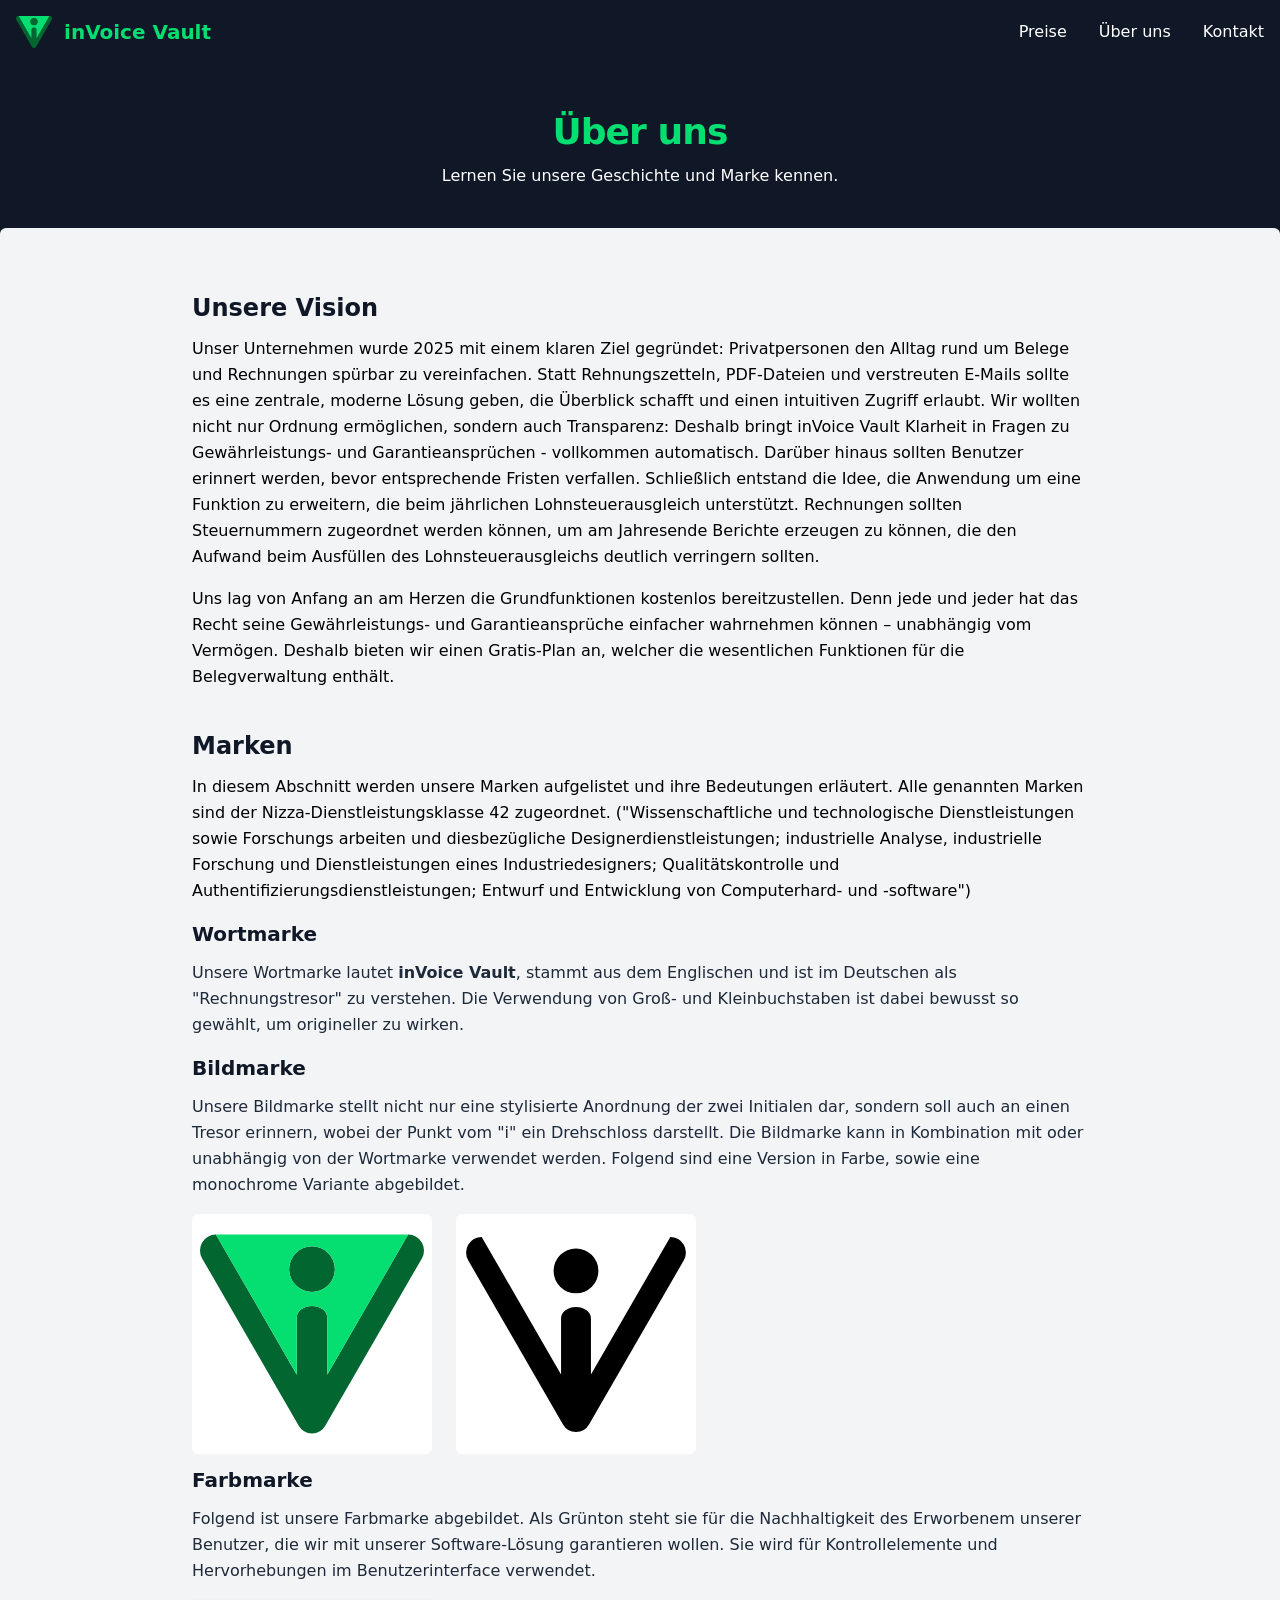
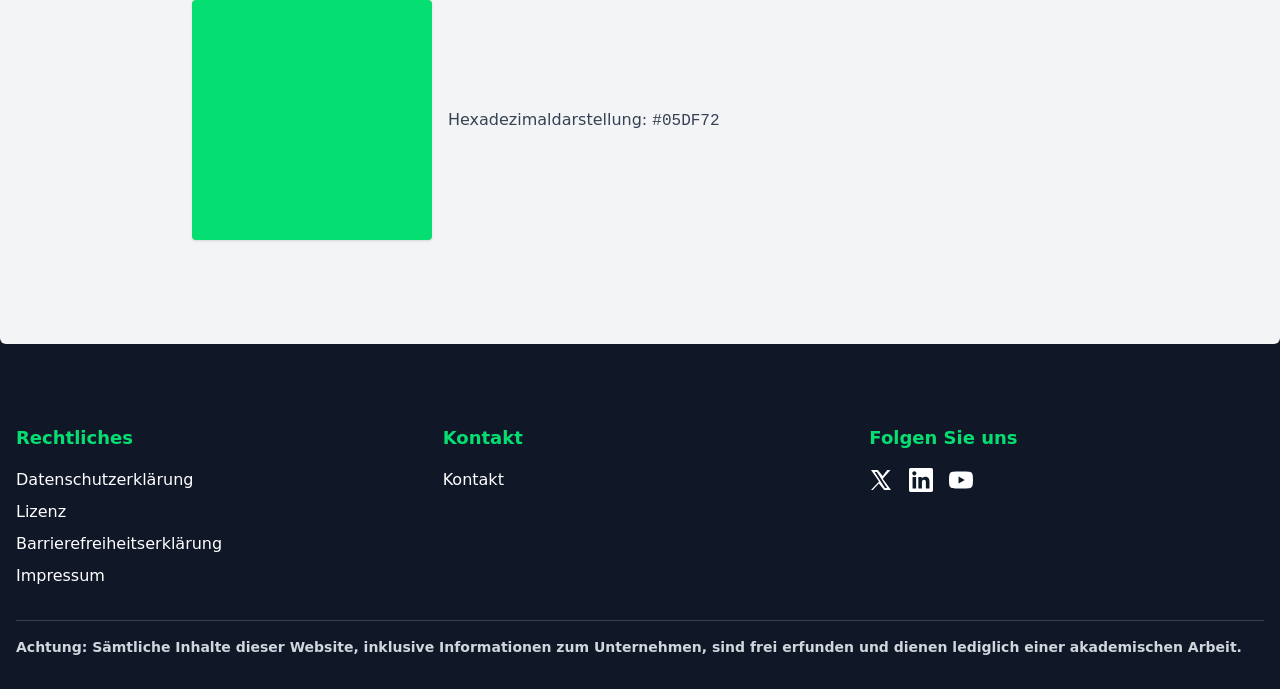
==== about/index.html @ 344c6987 "initial commit" ====
<!DOCTYPE html><html lang="de" data-astro-cid-sckkx6r4> <head><meta charset="UTF-8"><meta name="viewport" content="width=device-width"><link rel="icon" type="image/svg+xml" href="/favicon.svg"><meta name="generator" content="Astro v5.16.3"><title>Über uns</title><link rel="stylesheet" href="/_astro/checkout-successful.BEvYBNXN.css"></head> <body class="bg-gray-900" data-astro-cid-sckkx6r4> <header class="bg-gray-900 text-white sticky top-0 z-10 w-full"> <div class="mx-auto max-w-screen-xl px-4 py-4"> <nav class="flex items-center justify-between relative"> <a href="/" class="flex items-center space-x-3"> <img src="/_astro/logo.DKJDBMwz.svg" alt="Logo von InVoice Vault" class="h-8 w-auto"> <span class="sr-only">Startseite</span> <span class="text-green-400 font-bold text-xl">inVoice Vault</span> </a> <ul class="hidden md:flex items-center space-x-8"> <li> <a class="relative text-white transition-colors duration-300
          after:content-[''] after:absolute after:w-0 after:h-0.5 after:-bottom-0.5
          after:left-0 after:bg-green-500 after:transition-all after:duration-300
          hover:after:w-full focus:after:w-full" href="/pricing"> Preise </a> </li> <li> <a class="relative text-white transition-colors duration-300
          after:content-[''] after:absolute after:w-0 after:h-0.5 after:-bottom-0.5
          after:left-0 after:bg-green-500 after:transition-all after:duration-300
          hover:after:w-full focus:after:w-full" href="/about"> Über uns </a> </li> <li> <a class="relative text-white transition-colors duration-300
          after:content-[''] after:absolute after:w-0 after:h-0.5 after:-bottom-0.5
          after:left-0 after:bg-green-500 after:transition-all after:duration-300
          hover:after:w-full focus:after:w-full" href="/contact"> Kontakt </a> </li> </ul> <div class="md:hidden"> <details> <summary class="list-none bg-gray-950 cursor-pointer select-none rounded border border-gray-700 px-3 py-2 text-sm">
Menü
</summary> <ul class="absolute right-0 mt-2 w-full rounded border border-gray-700 bg-gray-800 p-2 shadow-lg"> <li><a href="/pricing" class="block rounded px-3 py-4 hover:bg-gray-700">Preise</a></li> <li><a href="/about" class="block rounded px-3 py-4 hover:bg-gray-700">Über uns</a></li> <li><a href="/contact" class="block rounded px-3 py-4 hover:bg-gray-700">Kontakt</a></li> </ul> </details> </div> </nav> </div> </header> <main data-astro-cid-sckkx6r4>  <section class="bg-gray-900"> <div class="py-12 mx-auto"> <header class="text-center mb-10"> <h1 class="mb-3 text-4xl font-extrabold tracking-tight text-green-400">
Über uns
</h1> <p class="text-white">
Lernen Sie unsere Geschichte und Marke kennen.
</p> </header> <div class="px-8 py-16 bg-gray-100 rounded-md"> <section class="max-w-4xl mx-auto mb-10"> <h2 class="text-2xl font-bold mb-3 text-gray-900">Unsere Vision </h2> <p class="leading-relaxed">
Unser Unternehmen wurde 2025 mit einem klaren Ziel gegründet: Privatpersonen
                        den Alltag rund um Belege und Rechnungen spürbar zu vereinfachen. Statt
                        Rehnungszetteln, PDF-Dateien und verstreuten E‑Mails sollte es eine zentrale, moderne Lösung geben, die Überblick
                        schafft und einen intuitiven Zugriff erlaubt.
                        Wir wollten nicht nur Ordnung ermöglichen, sondern auch Transparenz:
                        Deshalb bringt inVoice Vault Klarheit in Fragen zu Gewährleistungs‑ und Garantieansprüchen - vollkommen automatisch.
                        Darüber hinaus sollten Benutzer erinnert werden, bevor entsprechende Fristen verfallen.
                        Schließlich entstand die Idee, die Anwendung um eine Funktion zu erweitern,
                        die beim jährlichen Lohnsteuerausgleich unterstützt. Rechnungen sollten Steuernummern zugeordnet werden können,
                        um am Jahresende Berichte erzeugen zu können, die den
                        Aufwand beim Ausfüllen des Lohnsteuerausgleichs deutlich verringern sollten.
</p> <p class="leading-relaxed mt-4">
Uns lag von Anfang an am Herzen die Grundfunktionen kostenlos bereitzustellen. Denn
                        jede und jeder hat das Recht seine Gewährleistungs‑ und Garantieansprüche einfacher
                        wahrnehmen können – unabhängig vom Vermögen. Deshalb bieten wir einen Gratis-Plan an,
                        welcher die wesentlichen Funktionen für die Belegverwaltung enthält.
</p> </section> <section class="max-w-4xl mx-auto"> <h2 class="text-2xl font-bold mb-3 text-gray-900">Marken</h2> <p class="leading-relaxed mb-4">
In diesem Abschnitt werden unsere Marken aufgelistet und ihre Bedeutungen erläutert. Alle genannten Marken
                        sind der Nizza-Dienstleistungsklasse 42 zugeordnet. ("Wissenschaftliche und technologische Dienstleistungen sowie Forschungs arbeiten
                        und diesbezügliche Designerdienstleistungen; industrielle Analyse,
                        industrielle Forschung und Dienstleistungen eines Industriedesigners; Qualitätskontrolle und Authentifizierungsdienstleistungen;
                        Entwurf und Entwicklung von Computerhard- und -software")
</p> <section> <h3 class="text-xl font-semibold mb-3 text-gray-900">Wortmarke</h3> <p class="text-gray-800 leading-relaxed mb-4">
Unsere Wortmarke lautet <strong>inVoice Vault</strong>, stammt aus dem Englischen und ist im Deutschen als "Rechnungstresor" zu verstehen. Die Verwendung von Groß- und Kleinbuchstaben ist dabei bewusst so gewählt, um origineller zu wirken.
</p> </section> <section> <h3 class="text-xl font-semibold mb-3 text-gray-900">Bildmarke</h3> <p class="text-gray-800 leading-relaxed mb-4">
Unsere Bildmarke stellt nicht nur eine stylisierte Anordnung der zwei Initialen dar, sondern
                            soll auch an einen Tresor erinnern, wobei der Punkt vom "i" ein Drehschloss darstellt.
                            Die Bildmarke kann in Kombination mit oder unabhängig von der Wortmarke verwendet werden.
                            Folgend sind eine Version in Farbe, sowie eine monochrome Variante abgebildet.
</p> <div class="flex flex-wrap gap-6 mb-3"> <div class="bg-white w-[15em] p-2 rounded-md"> <svg width="100%" height="100%" viewBox="0 0 662.27663 587.69146" id="svg1" aria-label="Farbiges Logo von inVoice Vault" xmlns:svg="http://www.w3.org/2000/svg">
  <defs id="defs1" />
  <path id="path2" style="font-variation-settings:'opsz' 32;display:inline;fill:#016630;stroke-width:28.3764" d="M 46.842218,1.5622735e-6 A 46.842652,46.842652 0 0 0 6.2757037,70.263932 L 291.94974,565.06577 a 45.251337,45.251337 0 0 0 78.37765,0 L 656.0009,70.263932 A 46.84265,46.84265 0 0 0 615.43439,1.5622735e-6 h -0.14418 L 376.17044,414.168 V 245.43618 a 45.016078,34.584481 0 0 0 -45.01586,-34.58444 h -0.0325 a 45.016078,34.584481 0 0 0 -45.01586,34.58444 v 168.7308 L 46.986918,1.5622735e-6 Z M 331.13857,34.576182 a 67.619744,67.619744 0 0 0 -67.62016,67.619648 67.619744,67.619744 0 0 0 67.62016,67.61964 67.619744,67.619744 0 0 0 67.61964,-67.61964 67.619744,67.619744 0 0 0 -67.61964,-67.619648 z" />
  <path id="path1" style="font-variation-settings:'opsz' 32;display:inline;fill:#05df72;fill-opacity:1;stroke-width:22.065" d="M 46.986648,1.5622735e-6 286.10591,414.16697 V 245.43619 a 45.016078,34.584481 0 0 1 45.01586,-34.58446 h 0.0326 a 45.016078,34.584481 0 0 1 45.01586,34.58446 V 414.16801 L 615.28996,1.5622735e-6 Z M 331.13831,34.576182 a 67.619743,67.619743 0 0 1 67.61964,67.619648 67.619743,67.619743 0 0 1 -67.61964,67.61965 67.619743,67.619743 0 0 1 -67.62016,-67.61965 67.619743,67.619743 0 0 1 67.62016,-67.619648 z" />
</svg> </div> <div class="bg-white w-[15em] p-2 rounded-md"> <svg width="100%" height="100%" viewBox="0 0 800.00001 800.00001" id="svg1" aria-label="Monochromes Logo von inVoice Vault" xmlns:svg="http://www.w3.org/2000/svg">
  <defs id="defs1" />
  <path id="path2" style="font-variation-settings:'opsz' 32;display:inline;fill:#000000;stroke-width:33.6366" d="M 63.003757,53.487844 A 55.525907,55.525907 0 0 0 14.9174,136.77665 l 338.62963,586.5236 a 53.639609,53.639609 0 0 0 92.90657,0 l 338.629,-586.5236 A 55.525904,55.525904 0 0 0 736.99625,53.487844 h -0.17091 L 453.37978,544.43045 V 344.4207 A 53.36074,40.99543 0 0 0 400.0193,303.42532 h -0.0385 A 53.36074,40.99543 0 0 0 346.62029,344.4207 V 544.42924 L 63.17528,53.487844 Z M 400.00032,94.473435 a 80.154463,80.154463 0 0 0 -80.15496,80.154355 80.154463,80.154463 0 0 0 80.15496,80.15434 80.154463,80.154463 0 0 0 80.15434,-80.15434 80.154463,80.154463 0 0 0 -80.15434,-80.154355 z" />
  <path id="path1" style="font-variation-settings:'opsz' 32;display:none;fill:#05df72;fill-opacity:1;stroke-width:26.1552" d="M 63.17496,53.487844 346.61992,544.42923 V 344.42071 a 53.36074,40.99543 0 0 1 53.36048,-40.9954 h 0.0387 a 53.36074,40.99543 0 0 1 53.36048,40.9954 V 544.43046 L 736.82505,53.487844 Z m 336.82505,40.985591 a 80.154462,80.154462 0 0 1 80.15434,80.154355 80.154462,80.154462 0 0 1 -80.15434,80.15435 80.154462,80.154462 0 0 1 -80.15496,-80.15435 80.154462,80.154462 0 0 1 80.15496,-80.154355 z" />
</svg> </div> </div> </section> <section class="max-w-4xl mx-auto mb-10"> <h3 class="text-xl font-semibold mb-3 text-gray-900">Farbmarke</h3> <p class="text-gray-800 leading-relaxed mb-4">
Folgend ist unsere Farbmarke abgebildet. Als Grünton steht sie für die Nachhaltigkeit des Erworbenem unserer Benutzer,
                            die wir mit unserer Software-Lösung garantieren wollen. Sie wird für Kontrollelemente und Hervorhebungen im Benutzerinterface verwendet.
</p> <div class="flex items-center flex-wrap gap-4"> <div class="w-[15em] h-[15em] rounded shadow bg-[#05DF72]" aria-hidden="true"></div> <div class="text-gray-700"> <div>
Hexadezimaldarstellung: <span class="font-mono">#05DF72</span> </div> </div> </div> </section> </section> </div> </div> </section>  </main> <footer class="bg-gray-900 text-white"> <div class="py-8 px-4 mx-auto max-w-screen-xl"> <div class="grid grid-cols-1 md:grid-cols-2 lg:grid-cols-3 gap-8"> <!-- Legal Links Section --> <nav aria-labelledby="legal-header"> <h2 class="text-lg font-semibold mb-4 text-green-400" id="legal-header">Rechtliches</h2> <ul class="space-y-2"> <li> <a class="relative text-white transition-colors duration-300
          after:content-[''] after:absolute after:w-0 after:h-0.5 after:-bottom-0.5
          after:left-0 after:bg-green-500 after:transition-all after:duration-300
          hover:after:w-full focus:after:w-full" href="/legal/datenschutz"> 
Datenschutzerklärung
 </a> </li> <li> <a class="relative text-white transition-colors duration-300
          after:content-[''] after:absolute after:w-0 after:h-0.5 after:-bottom-0.5
          after:left-0 after:bg-green-500 after:transition-all after:duration-300
          hover:after:w-full focus:after:w-full" href="/legal/eula"> 
Lizenz
 </a> </li> <li> <a class="relative text-white transition-colors duration-300
          after:content-[''] after:absolute after:w-0 after:h-0.5 after:-bottom-0.5
          after:left-0 after:bg-green-500 after:transition-all after:duration-300
          hover:after:w-full focus:after:w-full" href="/legal/barrierefreiheit"> 
Barrierefreiheitserklärung
 </a> </li> <li> <a class="relative text-white transition-colors duration-300
          after:content-[''] after:absolute after:w-0 after:h-0.5 after:-bottom-0.5
          after:left-0 after:bg-green-500 after:transition-all after:duration-300
          hover:after:w-full focus:after:w-full" href="/legal/impressum"> 
Impressum
 </a> </li> </ul> </nav> <nav aria-labelledby="contact-header"> <h2 class="text-lg font-semibold mb-4 text-green-400" id="contact-header">Kontakt</h2> <ul class="space-y-2"> <li> <a class="relative text-white transition-colors duration-300
          after:content-[''] after:absolute after:w-0 after:h-0.5 after:-bottom-0.5
          after:left-0 after:bg-green-500 after:transition-all after:duration-300
          hover:after:w-full focus:after:w-full" href="/contact"> 
Kontakt
 </a> </li> </ul> </nav> <div> <h2 class="text-lg font-semibold mb-4 text-green-400">Folgen Sie uns</h2> <div class="flex space-x-4"> <a href="" class="text-white hover:text-white transition-colors duration-200" aria-label="X"> <svg class="w-6 h-6" fill="currentColor" viewBox="0 0 24 24" aria-hidden="true"> <path d="M18.244 2H21.5L13.75 10.864 22 22h-6.844l-5.3-6.5-6.056 6.5H2l8.029-8.615L2 2h6.844l4.834 5.933L18.244 2Zm-2.298 18h2.213L7.83 4H5.617L15.946 20Z"></path> </svg> </a> <a href="" class="text-white hover:text-white transition-colors duration-200" aria-label="LinkedIn"> <svg class="w-6 h-6" fill="currentColor" viewBox="0 0 24 24" aria-hidden="true"> <path d="M20.447 20.452h-3.554v-5.569c0-1.328-.027-3.037-1.852-3.037-1.853 0-2.136 1.445-2.136 2.939v5.667H9.351V9h3.414v1.561h.046c.477-.9 1.637-1.85 3.37-1.85 3.601 0 4.267 2.37 4.267 5.455v6.286zM5.337 7.433c-1.144 0-2.063-.926-2.063-2.065 0-1.138.92-2.063 2.063-2.063 1.14 0 2.064.925 2.064 2.063 0 1.139-.925 2.065-2.064 2.065zm1.782 13.019H3.555V9h3.564v11.452zM22.225 0H1.771C.792 0 0 .774 0 1.729v20.542C0 23.227.792 24 1.771 24h20.451C23.2 24 24 23.227 24 22.271V1.729C24 .774 23.2 0 22.222 0h.003z"></path> </svg> </a> <a href="" class="text-white hover:text-white transition-colors duration-200" aria-label="YouTube"> <svg class="w-6 h-6" fill="currentColor" viewBox="0 0 24 24" aria-hidden="true"> <path d="M23.498 6.186a3.016 3.016 0 0 0-2.122-2.136C19.505 3.545 12 3.545 12 3.545s-7.505 0-9.377.505A3.017 3.017 0 0 0 .502 6.186C0 8.07 0 12 0 12s0 3.93.502 5.814a3.016 3.016 0 0 0 2.122 2.136c1.871.505 9.376.505 9.376.505s7.505 0 9.377-.505a3.015 3.015 0 0 0 2.122-2.136C24 15.93 24 12 24 12s0-3.93-.502-5.814zM9.545 15.568V8.432L15.818 12l-6.273 3.568z"></path> </svg> </a> </div> </div> </div> <div class="mt-8 border-t border-gray-700 pt-4 text-sm text-gray-300"> <strong>
Achtung: Sämtliche Inhalte dieser Website, inklusive Informationen zum Unternehmen,
                sind frei erfunden und dienen lediglich einer akademischen Arbeit.
</strong> </div> </div> </footer> </body></html>
---- _astro/checkout-successful.BEvYBNXN.css ----
/*! tailwindcss v4.1.17 | MIT License | https://tailwindcss.com */@layer properties{@supports (((-webkit-hyphens:none)) and (not (margin-trim:inline))) or ((-moz-orient:inline) and (not (color:rgb(from red r g b)))){*,:before,:after,::backdrop{--tw-rotate-x:initial;--tw-rotate-y:initial;--tw-rotate-z:initial;--tw-skew-x:initial;--tw-skew-y:initial;--tw-space-y-reverse:0;--tw-space-x-reverse:0;--tw-divide-y-reverse:0;--tw-border-style:solid;--tw-leading:initial;--tw-font-weight:initial;--tw-tracking:initial;--tw-shadow:0 0 #0000;--tw-shadow-color:initial;--tw-shadow-alpha:100%;--tw-inset-shadow:0 0 #0000;--tw-inset-shadow-color:initial;--tw-inset-shadow-alpha:100%;--tw-ring-color:initial;--tw-ring-shadow:0 0 #0000;--tw-inset-ring-color:initial;--tw-inset-ring-shadow:0 0 #0000;--tw-ring-inset:initial;--tw-ring-offset-width:0px;--tw-ring-offset-color:#fff;--tw-ring-offset-shadow:0 0 #0000;--tw-blur:initial;--tw-brightness:initial;--tw-contrast:initial;--tw-grayscale:initial;--tw-hue-rotate:initial;--tw-invert:initial;--tw-opacity:initial;--tw-saturate:initial;--tw-sepia:initial;--tw-drop-shadow:initial;--tw-drop-shadow-color:initial;--tw-drop-shadow-alpha:100%;--tw-drop-shadow-size:initial;--tw-backdrop-blur:initial;--tw-backdrop-brightness:initial;--tw-backdrop-contrast:initial;--tw-backdrop-grayscale:initial;--tw-backdrop-hue-rotate:initial;--tw-backdrop-invert:initial;--tw-backdrop-opacity:initial;--tw-backdrop-saturate:initial;--tw-backdrop-sepia:initial;--tw-duration:initial;--tw-content:""}}}@layer theme{:root,:host{--font-sans:ui-sans-serif,system-ui,sans-serif,"Apple Color Emoji","Segoe UI Emoji","Segoe UI Symbol","Noto Color Emoji";--font-mono:ui-monospace,SFMono-Regular,Menlo,Monaco,Consolas,"Liberation Mono","Courier New",monospace;--color-green-50:oklch(98.2% .018 155.826);--color-green-400:oklch(79.2% .209 151.711);--color-green-500:oklch(72.3% .219 149.579);--color-green-600:oklch(62.7% .194 149.214);--color-green-700:oklch(52.7% .154 150.069);--color-green-800:oklch(44.8% .119 151.328);--color-green-900:oklch(39.3% .095 152.535);--color-gray-100:oklch(96.7% .003 264.542);--color-gray-200:oklch(92.8% .006 264.531);--color-gray-300:oklch(87.2% .01 258.338);--color-gray-400:oklch(70.7% .022 261.325);--color-gray-500:oklch(55.1% .027 264.364);--color-gray-600:oklch(44.6% .03 256.802);--color-gray-700:oklch(37.3% .034 259.733);--color-gray-800:oklch(27.8% .033 256.848);--color-gray-900:oklch(21% .034 264.665);--color-gray-950:oklch(13% .028 261.692);--color-white:#fff;--spacing:.25rem;--breakpoint-xl:80rem;--container-4xl:56rem;--container-6xl:72rem;--text-sm:.875rem;--text-sm--line-height:calc(1.25/.875);--text-base:1rem;--text-base--line-height: 1.5 ;--text-lg:1.125rem;--text-lg--line-height:calc(1.75/1.125);--text-xl:1.25rem;--text-xl--line-height:calc(1.75/1.25);--text-2xl:1.5rem;--text-2xl--line-height:calc(2/1.5);--text-3xl:1.875rem;--text-3xl--line-height: 1.2 ;--text-4xl:2.25rem;--text-4xl--line-height:calc(2.5/2.25);--text-5xl:3rem;--text-5xl--line-height:1;--text-6xl:3.75rem;--text-6xl--line-height:1;--font-weight-normal:400;--font-weight-medium:500;--font-weight-semibold:600;--font-weight-bold:700;--font-weight-extrabold:800;--tracking-tight:-.025em;--leading-relaxed:1.625;--radius-md:.375rem;--radius-lg:.5rem;--radius-xl:.75rem;--default-transition-duration:.15s;--default-transition-timing-function:cubic-bezier(.4,0,.2,1);--default-font-family:var(--font-sans);--default-mono-font-family:var(--font-mono)}}@layer base{*,:after,:before,::backdrop{box-sizing:border-box;border:0 solid;margin:0;padding:0}::file-selector-button{box-sizing:border-box;border:0 solid;margin:0;padding:0}html,:host{-webkit-text-size-adjust:100%;tab-size:4;line-height:1.5;font-family:var(--default-font-family,ui-sans-serif,system-ui,sans-serif,"Apple Color Emoji","Segoe UI Emoji","Segoe UI Symbol","Noto Color Emoji");font-feature-settings:var(--default-font-feature-settings,normal);font-variation-settings:var(--default-font-variation-settings,normal);-webkit-tap-highlight-color:transparent}hr{height:0;color:inherit;border-top-width:1px}abbr:where([title]){-webkit-text-decoration:underline dotted;text-decoration:underline dotted}h1,h2,h3,h4,h5,h6{font-size:inherit;font-weight:inherit}a{color:inherit;-webkit-text-decoration:inherit;text-decoration:inherit}b,strong{font-weight:bolder}code,kbd,samp,pre{font-family:var(--default-mono-font-family,ui-monospace,SFMono-Regular,Menlo,Monaco,Consolas,"Liberation Mono","Courier New",monospace);font-feature-settings:var(--default-mono-font-feature-settings,normal);font-variation-settings:var(--default-mono-font-variation-settings,normal);font-size:1em}small{font-size:80%}sub,sup{vertical-align:baseline;font-size:75%;line-height:0;position:relative}sub{bottom:-.25em}sup{top:-.5em}table{text-indent:0;border-color:inherit;border-collapse:collapse}:-moz-focusring{outline:auto}progress{vertical-align:baseline}summary{display:list-item}ol,ul,menu{list-style:none}img,svg,video,canvas,audio,iframe,embed,object{vertical-align:middle;display:block}img,video{max-width:100%;height:auto}button,input,select,optgroup,textarea{font:inherit;font-feature-settings:inherit;font-variation-settings:inherit;letter-spacing:inherit;color:inherit;opacity:1;background-color:#0000;border-radius:0}::file-selector-button{font:inherit;font-feature-settings:inherit;font-variation-settings:inherit;letter-spacing:inherit;color:inherit;opacity:1;background-color:#0000;border-radius:0}:where(select:is([multiple],[size])) optgroup{font-weight:bolder}:where(select:is([multiple],[size])) optgroup option{padding-inline-start:20px}::file-selector-button{margin-inline-end:4px}::placeholder{opacity:1}@supports (not ((-webkit-appearance:-apple-pay-button))) or (contain-intrinsic-size:1px){::placeholder{color:currentColor}@supports (color:color-mix(in lab,red,red)){::placeholder{color:color-mix(in oklab,currentcolor 50%,transparent)}}}textarea{resize:vertical}::-webkit-search-decoration{-webkit-appearance:none}::-webkit-date-and-time-value{min-height:1lh;text-align:inherit}::-webkit-datetime-edit{display:inline-flex}::-webkit-datetime-edit-fields-wrapper{padding:0}::-webkit-datetime-edit{padding-block:0}::-webkit-datetime-edit-year-field{padding-block:0}::-webkit-datetime-edit-month-field{padding-block:0}::-webkit-datetime-edit-day-field{padding-block:0}::-webkit-datetime-edit-hour-field{padding-block:0}::-webkit-datetime-edit-minute-field{padding-block:0}::-webkit-datetime-edit-second-field{padding-block:0}::-webkit-datetime-edit-millisecond-field{padding-block:0}::-webkit-datetime-edit-meridiem-field{padding-block:0}::-webkit-calendar-picker-indicator{line-height:1}:-moz-ui-invalid{box-shadow:none}button,input:where([type=button],[type=reset],[type=submit]){appearance:button}::file-selector-button{appearance:button}::-webkit-inner-spin-button{height:auto}::-webkit-outer-spin-button{height:auto}[hidden]:where(:not([hidden=until-found])){display:none!important}}@layer components;@layer utilities{.sr-only{clip-path:inset(50%);white-space:nowrap;border-width:0;width:1px;height:1px;margin:-1px;padding:0;position:absolute;overflow:hidden}.absolute{position:absolute}.relative{position:relative}.sticky{position:sticky}.top-0{top:calc(var(--spacing)*0)}.right-0{right:calc(var(--spacing)*0)}.z-10{z-index:10}.z-70{z-index:70}.order-2{order:2}.container{width:100%}@media(min-width:40rem){.container{max-width:40rem}}@media(min-width:48rem){.container{max-width:48rem}}@media(min-width:64rem){.container{max-width:64rem}}@media(min-width:80rem){.container{max-width:80rem}}@media(min-width:96rem){.container{max-width:96rem}}.m-320{margin:calc(var(--spacing)*320)}.mx-auto{margin-inline:auto}.my-4{margin-block:calc(var(--spacing)*4)}.mt-1{margin-top:calc(var(--spacing)*1)}.mt-2{margin-top:calc(var(--spacing)*2)}.mt-4{margin-top:calc(var(--spacing)*4)}.mt-6{margin-top:calc(var(--spacing)*6)}.mt-8{margin-top:calc(var(--spacing)*8)}.mt-10{margin-top:calc(var(--spacing)*10)}.mt-\[30px\]{margin-top:30px}.mb-2{margin-bottom:calc(var(--spacing)*2)}.mb-3{margin-bottom:calc(var(--spacing)*3)}.mb-4{margin-bottom:calc(var(--spacing)*4)}.mb-6{margin-bottom:calc(var(--spacing)*6)}.mb-8{margin-bottom:calc(var(--spacing)*8)}.mb-10{margin-bottom:calc(var(--spacing)*10)}.ml-2{margin-left:calc(var(--spacing)*2)}.block{display:block}.flex{display:flex}.grid{display:grid}.hidden{display:none}.inline-flex{display:inline-flex}.h-3\.5{height:calc(var(--spacing)*3.5)}.h-4{height:calc(var(--spacing)*4)}.h-6{height:calc(var(--spacing)*6)}.h-8{height:calc(var(--spacing)*8)}.h-64{height:calc(var(--spacing)*64)}.h-\[15em\]{height:15em}.h-\[130\%\]{height:130%}.h-max{height:max-content}.min-h-64{min-height:calc(var(--spacing)*64)}.w-3\.5{width:calc(var(--spacing)*3.5)}.w-4{width:calc(var(--spacing)*4)}.w-6{width:calc(var(--spacing)*6)}.w-7\/8{width:87.5%}.w-150{width:calc(var(--spacing)*150)}.w-\[15em\]{width:15em}.w-auto{width:auto}.w-full{width:100%}.max-w-4xl{max-width:var(--container-4xl)}.max-w-6xl{max-width:var(--container-6xl)}.max-w-full{max-width:100%}.max-w-screen-xl{max-width:var(--breakpoint-xl)}.grow{flex-grow:1}.transform{transform:var(--tw-rotate-x,)var(--tw-rotate-y,)var(--tw-rotate-z,)var(--tw-skew-x,)var(--tw-skew-y,)}.animate-\[fadeInUpwards_1s_ease-out\]{animation:1s ease-out fadeInUpwards}.cursor-pointer{cursor:pointer}.list-disc{list-style-type:disc}.list-none{list-style-type:none}.grid-cols-1{grid-template-columns:repeat(1,minmax(0,1fr))}.flex-col{flex-direction:column}.flex-row{flex-direction:row}.flex-wrap{flex-wrap:wrap}.items-center{align-items:center}.items-start{align-items:flex-start}.justify-between{justify-content:space-between}.justify-center{justify-content:center}.justify-end{justify-content:flex-end}.gap-4{gap:calc(var(--spacing)*4)}.gap-6{gap:calc(var(--spacing)*6)}.gap-8{gap:calc(var(--spacing)*8)}.gap-16{gap:calc(var(--spacing)*16)}:where(.space-y-1>:not(:last-child)){--tw-space-y-reverse:0;margin-block-start:calc(calc(var(--spacing)*1)*var(--tw-space-y-reverse));margin-block-end:calc(calc(var(--spacing)*1)*calc(1 - var(--tw-space-y-reverse)))}:where(.space-y-2>:not(:last-child)){--tw-space-y-reverse:0;margin-block-start:calc(calc(var(--spacing)*2)*var(--tw-space-y-reverse));margin-block-end:calc(calc(var(--spacing)*2)*calc(1 - var(--tw-space-y-reverse)))}:where(.space-y-4>:not(:last-child)){--tw-space-y-reverse:0;margin-block-start:calc(calc(var(--spacing)*4)*var(--tw-space-y-reverse));margin-block-end:calc(calc(var(--spacing)*4)*calc(1 - var(--tw-space-y-reverse)))}:where(.space-y-8>:not(:last-child)){--tw-space-y-reverse:0;margin-block-start:calc(calc(var(--spacing)*8)*var(--tw-space-y-reverse));margin-block-end:calc(calc(var(--spacing)*8)*calc(1 - var(--tw-space-y-reverse)))}:where(.space-x-3>:not(:last-child)){--tw-space-x-reverse:0;margin-inline-start:calc(calc(var(--spacing)*3)*var(--tw-space-x-reverse));margin-inline-end:calc(calc(var(--spacing)*3)*calc(1 - var(--tw-space-x-reverse)))}:where(.space-x-4>:not(:last-child)){--tw-space-x-reverse:0;margin-inline-start:calc(calc(var(--spacing)*4)*var(--tw-space-x-reverse));margin-inline-end:calc(calc(var(--spacing)*4)*calc(1 - var(--tw-space-x-reverse)))}:where(.space-x-8>:not(:last-child)){--tw-space-x-reverse:0;margin-inline-start:calc(calc(var(--spacing)*8)*var(--tw-space-x-reverse));margin-inline-end:calc(calc(var(--spacing)*8)*calc(1 - var(--tw-space-x-reverse)))}:where(.divide-y>:not(:last-child)){--tw-divide-y-reverse:0;border-bottom-style:var(--tw-border-style);border-top-style:var(--tw-border-style);border-top-width:calc(1px*var(--tw-divide-y-reverse));border-bottom-width:calc(1px*calc(1 - var(--tw-divide-y-reverse)))}:where(.divide-gray-200>:not(:last-child)){border-color:var(--color-gray-200)}.self-start{align-self:flex-start}.rounded{border-radius:.25rem}.rounded-lg{border-radius:var(--radius-lg)}.rounded-md{border-radius:var(--radius-md)}.rounded-xl{border-radius:var(--radius-xl)}.rounded-t-xl{border-top-left-radius:var(--radius-xl);border-top-right-radius:var(--radius-xl)}.border{border-style:var(--tw-border-style);border-width:1px}.border-t{border-top-style:var(--tw-border-style);border-top-width:1px}.border-gray-200{border-color:var(--color-gray-200)}.border-gray-300{border-color:var(--color-gray-300)}.border-gray-600{border-color:var(--color-gray-600)}.border-gray-700{border-color:var(--color-gray-700)}.border-gray-800{border-color:var(--color-gray-800)}.border-gray-900{border-color:var(--color-gray-900)}.bg-\[\#05DF72\]{background-color:#05df72}.bg-gray-100{background-color:var(--color-gray-100)}.bg-gray-800{background-color:var(--color-gray-800)}.bg-gray-900{background-color:var(--color-gray-900)}.bg-gray-950{background-color:var(--color-gray-950)}.bg-green-500{background-color:var(--color-green-500)}.bg-green-700{background-color:var(--color-green-700)}.bg-white{background-color:var(--color-white)}.p-2{padding:calc(var(--spacing)*2)}.p-6{padding:calc(var(--spacing)*6)}.px-1{padding-inline:calc(var(--spacing)*1)}.px-3{padding-inline:calc(var(--spacing)*3)}.px-4{padding-inline:calc(var(--spacing)*4)}.px-5{padding-inline:calc(var(--spacing)*5)}.px-6{padding-inline:calc(var(--spacing)*6)}.px-8{padding-inline:calc(var(--spacing)*8)}.py-2{padding-block:calc(var(--spacing)*2)}.py-3{padding-block:calc(var(--spacing)*3)}.py-4{padding-block:calc(var(--spacing)*4)}.py-8{padding-block:calc(var(--spacing)*8)}.py-10{padding-block:calc(var(--spacing)*10)}.py-12{padding-block:calc(var(--spacing)*12)}.py-16{padding-block:calc(var(--spacing)*16)}.pt-4{padding-top:calc(var(--spacing)*4)}.pt-8{padding-top:calc(var(--spacing)*8)}.pb-10{padding-bottom:calc(var(--spacing)*10)}.pl-5{padding-left:calc(var(--spacing)*5)}.text-center{text-align:center}.font-mono{font-family:var(--font-mono)}.text-2xl{font-size:var(--text-2xl);line-height:var(--tw-leading,var(--text-2xl--line-height))}.text-3xl{font-size:var(--text-3xl);line-height:var(--tw-leading,var(--text-3xl--line-height))}.text-4xl{font-size:var(--text-4xl);line-height:var(--tw-leading,var(--text-4xl--line-height))}.text-6xl{font-size:var(--text-6xl);line-height:var(--tw-leading,var(--text-6xl--line-height))}.text-base{font-size:var(--text-base);line-height:var(--tw-leading,var(--text-base--line-height))}.text-lg{font-size:var(--text-lg);line-height:var(--tw-leading,var(--text-lg--line-height))}.text-sm{font-size:var(--text-sm);line-height:var(--tw-leading,var(--text-sm--line-height))}.text-xl{font-size:var(--text-xl);line-height:var(--tw-leading,var(--text-xl--line-height))}.leading-none{--tw-leading:1;line-height:1}.leading-relaxed{--tw-leading:var(--leading-relaxed);line-height:var(--leading-relaxed)}.font-bold{--tw-font-weight:var(--font-weight-bold);font-weight:var(--font-weight-bold)}.font-extrabold{--tw-font-weight:var(--font-weight-extrabold);font-weight:var(--font-weight-extrabold)}.font-medium{--tw-font-weight:var(--font-weight-medium);font-weight:var(--font-weight-medium)}.font-normal{--tw-font-weight:var(--font-weight-normal);font-weight:var(--font-weight-normal)}.font-semibold{--tw-font-weight:var(--font-weight-semibold);font-weight:var(--font-weight-semibold)}.tracking-tight{--tw-tracking:var(--tracking-tight);letter-spacing:var(--tracking-tight)}.text-gray-300{color:var(--color-gray-300)}.text-gray-500{color:var(--color-gray-500)}.text-gray-700{color:var(--color-gray-700)}.text-gray-800{color:var(--color-gray-800)}.text-gray-900{color:var(--color-gray-900)}.text-green-400{color:var(--color-green-400)}.text-green-600{color:var(--color-green-600)}.text-green-700{color:var(--color-green-700)}.text-white{color:var(--color-white)}.not-italic{font-style:normal}.underline{text-decoration-line:underline}.shadow{--tw-shadow:0 1px 3px 0 var(--tw-shadow-color,#0000001a),0 1px 2px -1px var(--tw-shadow-color,#0000001a);box-shadow:var(--tw-inset-shadow),var(--tw-inset-ring-shadow),var(--tw-ring-offset-shadow),var(--tw-ring-shadow),var(--tw-shadow)}.shadow-lg{--tw-shadow:0 10px 15px -3px var(--tw-shadow-color,#0000001a),0 4px 6px -4px var(--tw-shadow-color,#0000001a);box-shadow:var(--tw-inset-shadow),var(--tw-inset-ring-shadow),var(--tw-ring-offset-shadow),var(--tw-ring-shadow),var(--tw-shadow)}.shadow-md{--tw-shadow:0 4px 6px -1px var(--tw-shadow-color,#0000001a),0 2px 4px -2px var(--tw-shadow-color,#0000001a);box-shadow:var(--tw-inset-shadow),var(--tw-inset-ring-shadow),var(--tw-ring-offset-shadow),var(--tw-ring-shadow),var(--tw-shadow)}.shadow-sm{--tw-shadow:0 1px 3px 0 var(--tw-shadow-color,#0000001a),0 1px 2px -1px var(--tw-shadow-color,#0000001a);box-shadow:var(--tw-inset-shadow),var(--tw-inset-ring-shadow),var(--tw-ring-offset-shadow),var(--tw-ring-shadow),var(--tw-shadow)}.shadow-xl{--tw-shadow:0 20px 25px -5px var(--tw-shadow-color,#0000001a),0 8px 10px -6px var(--tw-shadow-color,#0000001a);box-shadow:var(--tw-inset-shadow),var(--tw-inset-ring-shadow),var(--tw-ring-offset-shadow),var(--tw-ring-shadow),var(--tw-shadow)}.filter{filter:var(--tw-blur,)var(--tw-brightness,)var(--tw-contrast,)var(--tw-grayscale,)var(--tw-hue-rotate,)var(--tw-invert,)var(--tw-saturate,)var(--tw-sepia,)var(--tw-drop-shadow,)}.backdrop-filter{-webkit-backdrop-filter:var(--tw-backdrop-blur,)var(--tw-backdrop-brightness,)var(--tw-backdrop-contrast,)var(--tw-backdrop-grayscale,)var(--tw-backdrop-hue-rotate,)var(--tw-backdrop-invert,)var(--tw-backdrop-opacity,)var(--tw-backdrop-saturate,)var(--tw-backdrop-sepia,);backdrop-filter:var(--tw-backdrop-blur,)var(--tw-backdrop-brightness,)var(--tw-backdrop-contrast,)var(--tw-backdrop-grayscale,)var(--tw-backdrop-hue-rotate,)var(--tw-backdrop-invert,)var(--tw-backdrop-opacity,)var(--tw-backdrop-saturate,)var(--tw-backdrop-sepia,)}.transition{transition-property:color,background-color,border-color,outline-color,text-decoration-color,fill,stroke,--tw-gradient-from,--tw-gradient-via,--tw-gradient-to,opacity,box-shadow,transform,translate,scale,rotate,filter,-webkit-backdrop-filter,backdrop-filter,display,content-visibility,overlay,pointer-events;transition-timing-function:var(--tw-ease,var(--default-transition-timing-function));transition-duration:var(--tw-duration,var(--default-transition-duration))}.transition-colors{transition-property:color,background-color,border-color,outline-color,text-decoration-color,fill,stroke,--tw-gradient-from,--tw-gradient-via,--tw-gradient-to;transition-timing-function:var(--tw-ease,var(--default-transition-timing-function));transition-duration:var(--tw-duration,var(--default-transition-duration))}.duration-200{--tw-duration:.2s;transition-duration:.2s}.duration-300{--tw-duration:.3s;transition-duration:.3s}.select-none{-webkit-user-select:none;user-select:none}.after\:absolute:after{content:var(--tw-content);position:absolute}.after\:-bottom-0\.5:after{content:var(--tw-content);bottom:calc(var(--spacing)*-.5)}.after\:left-0:after{content:var(--tw-content);left:calc(var(--spacing)*0)}.after\:h-0\.5:after{content:var(--tw-content);height:calc(var(--spacing)*.5)}.after\:w-0:after{content:var(--tw-content);width:calc(var(--spacing)*0)}.after\:bg-green-500:after{content:var(--tw-content);background-color:var(--color-green-500)}.after\:transition-all:after{content:var(--tw-content);transition-property:all;transition-timing-function:var(--tw-ease,var(--default-transition-timing-function));transition-duration:var(--tw-duration,var(--default-transition-duration))}.after\:duration-300:after{content:var(--tw-content);--tw-duration:.3s;transition-duration:.3s}.after\:content-\[\'\'\]:after{--tw-content:"";content:var(--tw-content)}@media(hover:hover){.hover\:bg-gray-700:hover{background-color:var(--color-gray-700)}.hover\:bg-green-50:hover{background-color:var(--color-green-50)}.hover\:bg-green-600:hover{background-color:var(--color-green-600)}.hover\:bg-green-800:hover{background-color:var(--color-green-800)}.hover\:text-green-400:hover{color:var(--color-green-400)}.hover\:text-green-800:hover{color:var(--color-green-800)}.hover\:text-white:hover{color:var(--color-white)}.hover\:after\:w-full:hover:after{content:var(--tw-content);width:100%}}.focus\:border-green-500:focus{border-color:var(--color-green-500)}.focus\:border-green-600:focus{border-color:var(--color-green-600)}.focus\:ring-2:focus{--tw-ring-shadow:var(--tw-ring-inset,)0 0 0 calc(2px + var(--tw-ring-offset-width))var(--tw-ring-color,currentcolor);box-shadow:var(--tw-inset-shadow),var(--tw-inset-ring-shadow),var(--tw-ring-offset-shadow),var(--tw-ring-shadow),var(--tw-shadow)}.focus\:ring-4:focus{--tw-ring-shadow:var(--tw-ring-inset,)0 0 0 calc(4px + var(--tw-ring-offset-width))var(--tw-ring-color,currentcolor);box-shadow:var(--tw-inset-shadow),var(--tw-inset-ring-shadow),var(--tw-ring-offset-shadow),var(--tw-ring-shadow),var(--tw-shadow)}.focus\:ring-green-500:focus{--tw-ring-color:var(--color-green-500)}.focus\:ring-green-600:focus{--tw-ring-color:var(--color-green-600)}.focus\:ring-green-900:focus{--tw-ring-color:var(--color-green-900)}.focus\:ring-offset-2:focus{--tw-ring-offset-width:2px;--tw-ring-offset-shadow:var(--tw-ring-inset,)0 0 0 var(--tw-ring-offset-width)var(--tw-ring-offset-color)}.focus\:outline-none:focus{--tw-outline-style:none;outline-style:none}.focus\:after\:w-full:focus:after{content:var(--tw-content);width:100%}@media(min-width:40rem){.sm\:col-span-2{grid-column:span 2/span 2}.sm\:grid-cols-2{grid-template-columns:repeat(2,minmax(0,1fr))}.sm\:flex-row{flex-direction:row}.sm\:justify-center{justify-content:center}:where(.sm\:space-y-0>:not(:last-child)){--tw-space-y-reverse:0;margin-block-start:calc(calc(var(--spacing)*0)*var(--tw-space-y-reverse));margin-block-end:calc(calc(var(--spacing)*0)*calc(1 - var(--tw-space-y-reverse)))}:where(.sm\:space-x-4>:not(:last-child)){--tw-space-x-reverse:0;margin-inline-start:calc(calc(var(--spacing)*4)*var(--tw-space-x-reverse));margin-inline-end:calc(calc(var(--spacing)*4)*calc(1 - var(--tw-space-x-reverse)))}.sm\:px-16{padding-inline:calc(var(--spacing)*16)}}@media(min-width:48rem){.md\:-order-1{order:-1}.md\:order-1{order:1}.md\:flex{display:flex}.md\:hidden{display:none}.md\:h-80{height:calc(var(--spacing)*80)}.md\:grid-cols-2{grid-template-columns:repeat(2,minmax(0,1fr))}.md\:text-4xl{font-size:var(--text-4xl);line-height:var(--tw-leading,var(--text-4xl--line-height))}.md\:text-5xl{font-size:var(--text-5xl);line-height:var(--tw-leading,var(--text-5xl--line-height))}}@media(min-width:64rem){.lg\:col-span-2{grid-column:span 2/span 2}.lg\:grid-cols-3{grid-template-columns:repeat(3,minmax(0,1fr))}.lg\:px-48{padding-inline:calc(var(--spacing)*48)}.lg\:py-16{padding-block:calc(var(--spacing)*16)}.lg\:py-20{padding-block:calc(var(--spacing)*20)}.lg\:pb-20{padding-bottom:calc(var(--spacing)*20)}.lg\:text-6xl{font-size:var(--text-6xl);line-height:var(--tw-leading,var(--text-6xl--line-height))}.lg\:text-xl{font-size:var(--text-xl);line-height:var(--tw-leading,var(--text-xl--line-height))}}@media(prefers-color-scheme:dark){.dark\:border-gray-700{border-color:var(--color-gray-700)}.dark\:bg-gray-800{background-color:var(--color-gray-800)}.dark\:text-gray-400{color:var(--color-gray-400)}.dark\:text-white{color:var(--color-white)}@media(hover:hover){.dark\:hover\:bg-gray-700:hover{background-color:var(--color-gray-700)}}}}main ul li{margin-left:calc(var(--spacing)*8);list-style-type:disc}main input[type=text],main input[type=email],main input[type=password],main textarea{border-radius:var(--radius-md);background-color:var(--color-white);width:100%;padding:calc(var(--spacing)*1);--tw-shadow:0 4px 6px -1px var(--tw-shadow-color,#0000001a),0 2px 4px -2px var(--tw-shadow-color,#0000001a);box-shadow:var(--tw-inset-shadow),var(--tw-inset-ring-shadow),var(--tw-ring-offset-shadow),var(--tw-ring-shadow),var(--tw-shadow)}:is(main input[type=text],main input[type=email],main input[type=password],main textarea):focus{border-style:var(--tw-border-style);border-width:1px;border-color:var(--color-gray-900)}main button{cursor:pointer;border-radius:var(--radius-lg);background-color:var(--color-green-700);padding-inline:calc(var(--spacing)*5);padding-block:calc(var(--spacing)*3);text-align:center;font-size:var(--text-base);line-height:var(--tw-leading,var(--text-base--line-height));--tw-font-weight:var(--font-weight-medium);font-weight:var(--font-weight-medium);color:var(--color-white);justify-content:center;align-items:center;display:flex}@media(hover:hover){main button:hover{background-color:var(--color-green-800)}}main button:focus{--tw-ring-shadow:var(--tw-ring-inset,)0 0 0 calc(4px + var(--tw-ring-offset-width))var(--tw-ring-color,currentcolor);box-shadow:var(--tw-inset-shadow),var(--tw-inset-ring-shadow),var(--tw-ring-offset-shadow),var(--tw-ring-shadow),var(--tw-shadow);--tw-ring-color:var(--color-green-900)}.alt-container{background-color:var(--color-gray-100);padding-inline:calc(var(--spacing)*2);padding-block:calc(var(--spacing)*4)}.alt-container h1{margin-bottom:calc(var(--spacing)*4);font-size:var(--text-4xl);line-height:var(--tw-leading,var(--text-4xl--line-height));--tw-font-weight:var(--font-weight-extrabold);font-weight:var(--font-weight-extrabold);color:var(--color-gray-900)}@keyframes fadeInUpwards{0%{opacity:0;transform:translateY(0)}to{opacity:1;transform:translateY(-30px)}}@property --tw-rotate-x{syntax:"*";inherits:false}@property --tw-rotate-y{syntax:"*";inherits:false}@property --tw-rotate-z{syntax:"*";inherits:false}@property --tw-skew-x{syntax:"*";inherits:false}@property --tw-skew-y{syntax:"*";inherits:false}@property --tw-space-y-reverse{syntax:"*";inherits:false;initial-value:0}@property --tw-space-x-reverse{syntax:"*";inherits:false;initial-value:0}@property --tw-divide-y-reverse{syntax:"*";inherits:false;initial-value:0}@property --tw-border-style{syntax:"*";inherits:false;initial-value:solid}@property --tw-leading{syntax:"*";inherits:false}@property --tw-font-weight{syntax:"*";inherits:false}@property --tw-tracking{syntax:"*";inherits:false}@property --tw-shadow{syntax:"*";inherits:false;initial-value:0 0 #0000}@property --tw-shadow-color{syntax:"*";inherits:false}@property --tw-shadow-alpha{syntax:"<percentage>";inherits:false;initial-value:100%}@property --tw-inset-shadow{syntax:"*";inherits:false;initial-value:0 0 #0000}@property --tw-inset-shadow-color{syntax:"*";inherits:false}@property --tw-inset-shadow-alpha{syntax:"<percentage>";inherits:false;initial-value:100%}@property --tw-ring-color{syntax:"*";inherits:false}@property --tw-ring-shadow{syntax:"*";inherits:false;initial-value:0 0 #0000}@property --tw-inset-ring-color{syntax:"*";inherits:false}@property --tw-inset-ring-shadow{syntax:"*";inherits:false;initial-value:0 0 #0000}@property --tw-ring-inset{syntax:"*";inherits:false}@property --tw-ring-offset-width{syntax:"<length>";inherits:false;initial-value:0}@property --tw-ring-offset-color{syntax:"*";inherits:false;initial-value:#fff}@property --tw-ring-offset-shadow{syntax:"*";inherits:false;initial-value:0 0 #0000}@property --tw-blur{syntax:"*";inherits:false}@property --tw-brightness{syntax:"*";inherits:false}@property --tw-contrast{syntax:"*";inherits:false}@property --tw-grayscale{syntax:"*";inherits:false}@property --tw-hue-rotate{syntax:"*";inherits:false}@property --tw-invert{syntax:"*";inherits:false}@property --tw-opacity{syntax:"*";inherits:false}@property --tw-saturate{syntax:"*";inherits:false}@property --tw-sepia{syntax:"*";inherits:false}@property --tw-drop-shadow{syntax:"*";inherits:false}@property --tw-drop-shadow-color{syntax:"*";inherits:false}@property --tw-drop-shadow-alpha{syntax:"<percentage>";inherits:false;initial-value:100%}@property --tw-drop-shadow-size{syntax:"*";inherits:false}@property --tw-backdrop-blur{syntax:"*";inherits:false}@property --tw-backdrop-brightness{syntax:"*";inherits:false}@property --tw-backdrop-contrast{syntax:"*";inherits:false}@property --tw-backdrop-grayscale{syntax:"*";inherits:false}@property --tw-backdrop-hue-rotate{syntax:"*";inherits:false}@property --tw-backdrop-invert{syntax:"*";inherits:false}@property --tw-backdrop-opacity{syntax:"*";inherits:false}@property --tw-backdrop-saturate{syntax:"*";inherits:false}@property --tw-backdrop-sepia{syntax:"*";inherits:false}@property --tw-duration{syntax:"*";inherits:false}@property --tw-content{syntax:"*";inherits:false;initial-value:""}html,body{margin:0;width:100%}
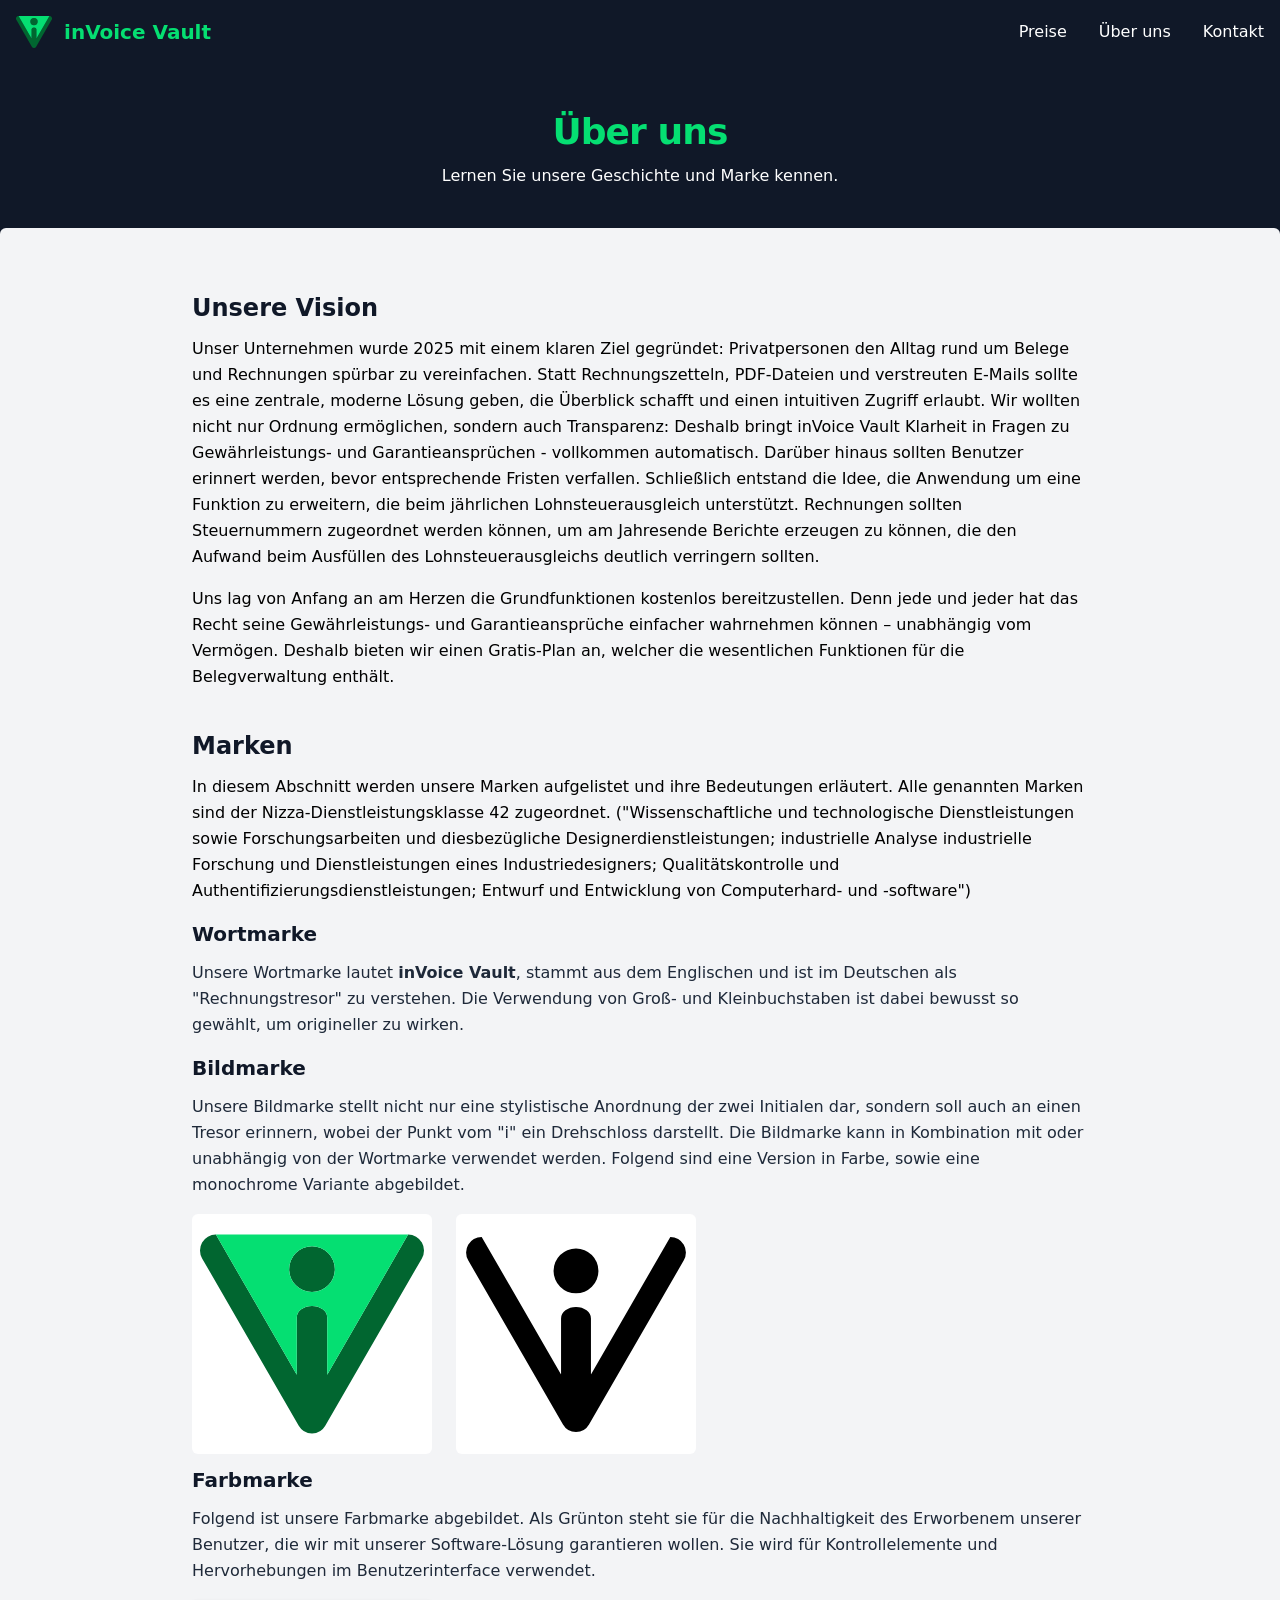
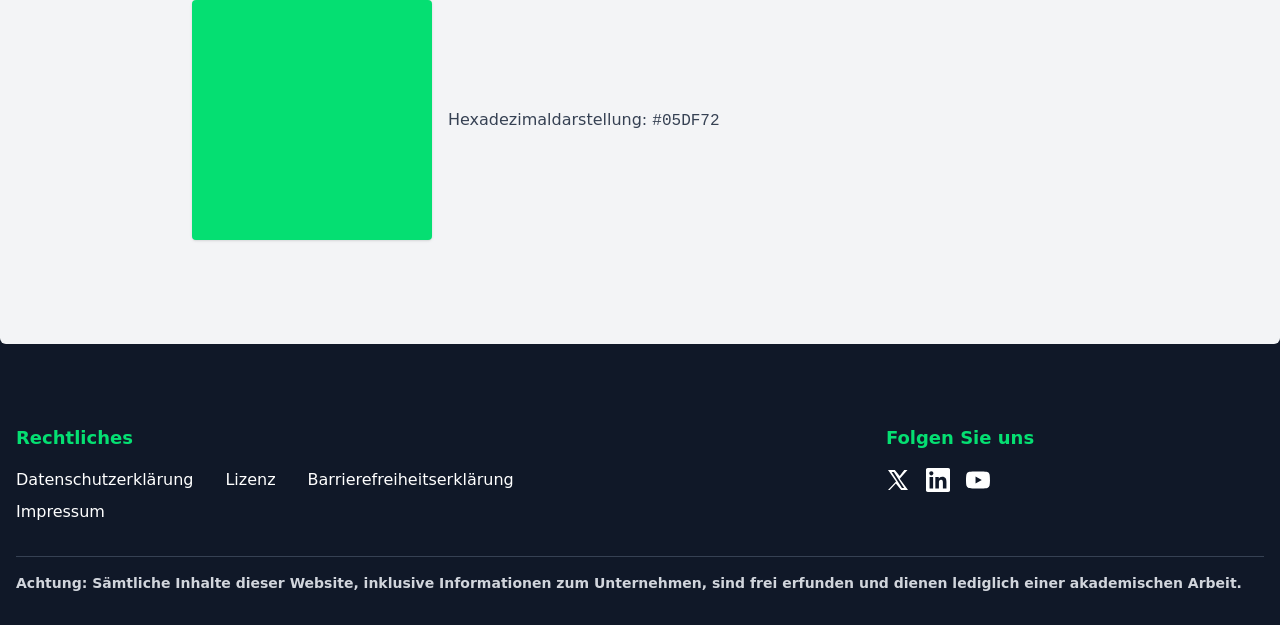
==== commit dc6632b7: "final adjustments" ====
--- a/about/index.html
+++ b/about/index.html
@@ -1,4 +1,5 @@
-<!DOCTYPE html><html lang="de" data-astro-cid-sckkx6r4> <head><meta charset="UTF-8"><meta name="viewport" content="width=device-width"><link rel="icon" type="image/svg+xml" href="/favicon.svg"><meta name="generator" content="Astro v5.16.3"><title>Über uns</title><link rel="stylesheet" href="/_astro/checkout-successful.BEvYBNXN.css"></head> <body class="bg-gray-900" data-astro-cid-sckkx6r4> <header class="bg-gray-900 text-white sticky top-0 z-10 w-full"> <div class="mx-auto max-w-screen-xl px-4 py-4"> <nav class="flex items-center justify-between relative"> <a href="/" class="flex items-center space-x-3"> <img src="/_astro/logo.DKJDBMwz.svg" alt="Logo von InVoice Vault" class="h-8 w-auto"> <span class="sr-only">Startseite</span> <span class="text-green-400 font-bold text-xl">inVoice Vault</span> </a> <ul class="hidden md:flex items-center space-x-8"> <li> <a class="relative text-white transition-colors duration-300
+<!DOCTYPE html><html lang="de" data-astro-cid-sckkx6r4> <head><meta charset="UTF-8"><meta name="viewport" content="width=device-width"><link rel="icon" type="image/svg+xml" href="/favicon.svg"><meta name="generator" content="Astro v5.16.3"><title>Über uns</title><style>/*! tailwindcss v4.1.17 | MIT License | https://tailwindcss.com */@layer properties{@supports (((-webkit-hyphens:none)) and (not (margin-trim:inline))) or ((-moz-orient:inline) and (not (color:rgb(from red r g b)))){*,:before,:after,::backdrop{--tw-rotate-x:initial;--tw-rotate-y:initial;--tw-rotate-z:initial;--tw-skew-x:initial;--tw-skew-y:initial;--tw-space-y-reverse:0;--tw-space-x-reverse:0;--tw-divide-y-reverse:0;--tw-border-style:solid;--tw-leading:initial;--tw-font-weight:initial;--tw-tracking:initial;--tw-shadow:0 0 #0000;--tw-shadow-color:initial;--tw-shadow-alpha:100%;--tw-inset-shadow:0 0 #0000;--tw-inset-shadow-color:initial;--tw-inset-shadow-alpha:100%;--tw-ring-color:initial;--tw-ring-shadow:0 0 #0000;--tw-inset-ring-color:initial;--tw-inset-ring-shadow:0 0 #0000;--tw-ring-inset:initial;--tw-ring-offset-width:0px;--tw-ring-offset-color:#fff;--tw-ring-offset-shadow:0 0 #0000;--tw-blur:initial;--tw-brightness:initial;--tw-contrast:initial;--tw-grayscale:initial;--tw-hue-rotate:initial;--tw-invert:initial;--tw-opacity:initial;--tw-saturate:initial;--tw-sepia:initial;--tw-drop-shadow:initial;--tw-drop-shadow-color:initial;--tw-drop-shadow-alpha:100%;--tw-drop-shadow-size:initial;--tw-backdrop-blur:initial;--tw-backdrop-brightness:initial;--tw-backdrop-contrast:initial;--tw-backdrop-grayscale:initial;--tw-backdrop-hue-rotate:initial;--tw-backdrop-invert:initial;--tw-backdrop-opacity:initial;--tw-backdrop-saturate:initial;--tw-backdrop-sepia:initial;--tw-duration:initial;--tw-content:""}}}@layer theme{:root,:host{--font-sans:ui-sans-serif,system-ui,sans-serif,"Apple Color Emoji","Segoe UI Emoji","Segoe UI Symbol","Noto Color Emoji";--font-mono:ui-monospace,SFMono-Regular,Menlo,Monaco,Consolas,"Liberation Mono","Courier New",monospace;--color-green-50:oklch(98.2% .018 155.826);--color-green-400:oklch(79.2% .209 151.711);--color-green-500:oklch(72.3% .219 149.579);--color-green-600:oklch(62.7% .194 149.214);--color-green-700:oklch(52.7% .154 150.069);--color-green-800:oklch(44.8% .119 151.328);--color-green-900:oklch(39.3% .095 152.535);--color-gray-100:oklch(96.7% .003 264.542);--color-gray-200:oklch(92.8% .006 264.531);--color-gray-300:oklch(87.2% .01 258.338);--color-gray-400:oklch(70.7% .022 261.325);--color-gray-500:oklch(55.1% .027 264.364);--color-gray-700:oklch(37.3% .034 259.733);--color-gray-800:oklch(27.8% .033 256.848);--color-gray-900:oklch(21% .034 264.665);--color-gray-950:oklch(13% .028 261.692);--color-white:#fff;--spacing:.25rem;--breakpoint-xl:80rem;--container-4xl:56rem;--container-6xl:72rem;--text-sm:.875rem;--text-sm--line-height:calc(1.25/.875);--text-base:1rem;--text-base--line-height: 1.5 ;--text-lg:1.125rem;--text-lg--line-height:calc(1.75/1.125);--text-xl:1.25rem;--text-xl--line-height:calc(1.75/1.25);--text-2xl:1.5rem;--text-2xl--line-height:calc(2/1.5);--text-3xl:1.875rem;--text-3xl--line-height: 1.2 ;--text-4xl:2.25rem;--text-4xl--line-height:calc(2.5/2.25);--text-6xl:3.75rem;--text-6xl--line-height:1;--font-weight-normal:400;--font-weight-medium:500;--font-weight-semibold:600;--font-weight-bold:700;--font-weight-extrabold:800;--tracking-tight:-.025em;--leading-relaxed:1.625;--radius-md:.375rem;--radius-lg:.5rem;--radius-xl:.75rem;--default-transition-duration:.15s;--default-transition-timing-function:cubic-bezier(.4,0,.2,1);--default-font-family:var(--font-sans);--default-mono-font-family:var(--font-mono)}}@layer base{*,:after,:before,::backdrop{box-sizing:border-box;border:0 solid;margin:0;padding:0}::file-selector-button{box-sizing:border-box;border:0 solid;margin:0;padding:0}html,:host{-webkit-text-size-adjust:100%;tab-size:4;line-height:1.5;font-family:var(--default-font-family,ui-sans-serif,system-ui,sans-serif,"Apple Color Emoji","Segoe UI Emoji","Segoe UI Symbol","Noto Color Emoji");font-feature-settings:var(--default-font-feature-settings,normal);font-variation-settings:var(--default-font-variation-settings,normal);-webkit-tap-highlight-color:transparent}hr{height:0;color:inherit;border-top-width:1px}abbr:where([title]){-webkit-text-decoration:underline dotted;text-decoration:underline dotted}h1,h2,h3,h4,h5,h6{font-size:inherit;font-weight:inherit}a{color:inherit;-webkit-text-decoration:inherit;text-decoration:inherit}b,strong{font-weight:bolder}code,kbd,samp,pre{font-family:var(--default-mono-font-family,ui-monospace,SFMono-Regular,Menlo,Monaco,Consolas,"Liberation Mono","Courier New",monospace);font-feature-settings:var(--default-mono-font-feature-settings,normal);font-variation-settings:var(--default-mono-font-variation-settings,normal);font-size:1em}small{font-size:80%}sub,sup{vertical-align:baseline;font-size:75%;line-height:0;position:relative}sub{bottom:-.25em}sup{top:-.5em}table{text-indent:0;border-color:inherit;border-collapse:collapse}:-moz-focusring{outline:auto}progress{vertical-align:baseline}summary{display:list-item}ol,ul,menu{list-style:none}img,svg,video,canvas,audio,iframe,embed,object{vertical-align:middle;display:block}img,video{max-width:100%;height:auto}button,input,select,optgroup,textarea{font:inherit;font-feature-settings:inherit;font-variation-settings:inherit;letter-spacing:inherit;color:inherit;opacity:1;background-color:#0000;border-radius:0}::file-selector-button{font:inherit;font-feature-settings:inherit;font-variation-settings:inherit;letter-spacing:inherit;color:inherit;opacity:1;background-color:#0000;border-radius:0}:where(select:is([multiple],[size])) optgroup{font-weight:bolder}:where(select:is([multiple],[size])) optgroup option{padding-inline-start:20px}::file-selector-button{margin-inline-end:4px}::placeholder{opacity:1}@supports (not ((-webkit-appearance:-apple-pay-button))) or (contain-intrinsic-size:1px){::placeholder{color:currentColor}@supports (color:color-mix(in lab,red,red)){::placeholder{color:color-mix(in oklab,currentcolor 50%,transparent)}}}textarea{resize:vertical}::-webkit-search-decoration{-webkit-appearance:none}::-webkit-date-and-time-value{min-height:1lh;text-align:inherit}::-webkit-datetime-edit{display:inline-flex}::-webkit-datetime-edit-fields-wrapper{padding:0}::-webkit-datetime-edit{padding-block:0}::-webkit-datetime-edit-year-field{padding-block:0}::-webkit-datetime-edit-month-field{padding-block:0}::-webkit-datetime-edit-day-field{padding-block:0}::-webkit-datetime-edit-hour-field{padding-block:0}::-webkit-datetime-edit-minute-field{padding-block:0}::-webkit-datetime-edit-second-field{padding-block:0}::-webkit-datetime-edit-millisecond-field{padding-block:0}::-webkit-datetime-edit-meridiem-field{padding-block:0}::-webkit-calendar-picker-indicator{line-height:1}:-moz-ui-invalid{box-shadow:none}button,input:where([type=button],[type=reset],[type=submit]){appearance:button}::file-selector-button{appearance:button}::-webkit-inner-spin-button{height:auto}::-webkit-outer-spin-button{height:auto}[hidden]:where(:not([hidden=until-found])){display:none!important}}@layer components;@layer utilities{.sr-only{clip-path:inset(50%);white-space:nowrap;border-width:0;width:1px;height:1px;margin:-1px;padding:0;position:absolute;overflow:hidden}.absolute{position:absolute}.relative{position:relative}.sticky{position:sticky}.top-0{top:calc(var(--spacing)*0)}.right-0{right:calc(var(--spacing)*0)}.z-10{z-index:10}.z-70{z-index:70}.order-2{order:2}.container{width:100%}@media(min-width:40rem){.container{max-width:40rem}}@media(min-width:48rem){.container{max-width:48rem}}@media(min-width:64rem){.container{max-width:64rem}}@media(min-width:80rem){.container{max-width:80rem}}@media(min-width:96rem){.container{max-width:96rem}}.m-320{margin:calc(var(--spacing)*320)}.mx-auto{margin-inline:auto}.my-4{margin-block:calc(var(--spacing)*4)}.mt-1{margin-top:calc(var(--spacing)*1)}.mt-2{margin-top:calc(var(--spacing)*2)}.mt-4{margin-top:calc(var(--spacing)*4)}.mt-6{margin-top:calc(var(--spacing)*6)}.mt-8{margin-top:calc(var(--spacing)*8)}.mt-10{margin-top:calc(var(--spacing)*10)}.mt-\[30px\]{margin-top:30px}.mb-2{margin-bottom:calc(var(--spacing)*2)}.mb-3{margin-bottom:calc(var(--spacing)*3)}.mb-4{margin-bottom:calc(var(--spacing)*4)}.mb-6{margin-bottom:calc(var(--spacing)*6)}.mb-8{margin-bottom:calc(var(--spacing)*8)}.mb-10{margin-bottom:calc(var(--spacing)*10)}.ml-2{margin-left:calc(var(--spacing)*2)}.block{display:block}.flex{display:flex}.grid{display:grid}.hidden{display:none}.inline-flex{display:inline-flex}.h-3\.5{height:calc(var(--spacing)*3.5)}.h-4{height:calc(var(--spacing)*4)}.h-6{height:calc(var(--spacing)*6)}.h-8{height:calc(var(--spacing)*8)}.h-64{height:calc(var(--spacing)*64)}.h-\[15em\]{height:15em}.h-\[130\%\]{height:130%}.h-max{height:max-content}.min-h-64{min-height:calc(var(--spacing)*64)}.w-3\.5{width:calc(var(--spacing)*3.5)}.w-4{width:calc(var(--spacing)*4)}.w-6{width:calc(var(--spacing)*6)}.w-7\/8{width:87.5%}.w-150{width:calc(var(--spacing)*150)}.w-\[15em\]{width:15em}.w-auto{width:auto}.w-full{width:100%}.max-w-4xl{max-width:var(--container-4xl)}.max-w-6xl{max-width:var(--container-6xl)}.max-w-full{max-width:100%}.max-w-screen-xl{max-width:var(--breakpoint-xl)}.grow{flex-grow:1}.transform{transform:var(--tw-rotate-x,)var(--tw-rotate-y,)var(--tw-rotate-z,)var(--tw-skew-x,)var(--tw-skew-y,)}.animate-\[fadeInUpwards_1s_ease-out\]{animation:1s ease-out fadeInUpwards}.cursor-pointer{cursor:pointer}.list-disc{list-style-type:disc}.list-none{list-style-type:none}.grid-cols-1{grid-template-columns:repeat(1,minmax(0,1fr))}.flex-col{flex-direction:column}.flex-row{flex-direction:row}.flex-wrap{flex-wrap:wrap}.items-center{align-items:center}.items-start{align-items:flex-start}.justify-between{justify-content:space-between}.justify-center{justify-content:center}.justify-end{justify-content:flex-end}.justify-items-start{justify-items:start}.gap-4{gap:calc(var(--spacing)*4)}.gap-6{gap:calc(var(--spacing)*6)}.gap-8{gap:calc(var(--spacing)*8)}.gap-16{gap:calc(var(--spacing)*16)}:where(.space-y-1>:not(:last-child)){--tw-space-y-reverse:0;margin-block-start:calc(calc(var(--spacing)*1)*var(--tw-space-y-reverse));margin-block-end:calc(calc(var(--spacing)*1)*calc(1 - var(--tw-space-y-reverse)))}:where(.space-y-4>:not(:last-child)){--tw-space-y-reverse:0;margin-block-start:calc(calc(var(--spacing)*4)*var(--tw-space-y-reverse));margin-block-end:calc(calc(var(--spacing)*4)*calc(1 - var(--tw-space-y-reverse)))}:where(.space-y-8>:not(:last-child)){--tw-space-y-reverse:0;margin-block-start:calc(calc(var(--spacing)*8)*var(--tw-space-y-reverse));margin-block-end:calc(calc(var(--spacing)*8)*calc(1 - var(--tw-space-y-reverse)))}.gap-x-8{column-gap:calc(var(--spacing)*8)}:where(.space-x-3>:not(:last-child)){--tw-space-x-reverse:0;margin-inline-start:calc(calc(var(--spacing)*3)*var(--tw-space-x-reverse));margin-inline-end:calc(calc(var(--spacing)*3)*calc(1 - var(--tw-space-x-reverse)))}:where(.space-x-4>:not(:last-child)){--tw-space-x-reverse:0;margin-inline-start:calc(calc(var(--spacing)*4)*var(--tw-space-x-reverse));margin-inline-end:calc(calc(var(--spacing)*4)*calc(1 - var(--tw-space-x-reverse)))}:where(.space-x-8>:not(:last-child)){--tw-space-x-reverse:0;margin-inline-start:calc(calc(var(--spacing)*8)*var(--tw-space-x-reverse));margin-inline-end:calc(calc(var(--spacing)*8)*calc(1 - var(--tw-space-x-reverse)))}.gap-y-2{row-gap:calc(var(--spacing)*2)}:where(.divide-y>:not(:last-child)){--tw-divide-y-reverse:0;border-bottom-style:var(--tw-border-style);border-top-style:var(--tw-border-style);border-top-width:calc(1px*var(--tw-divide-y-reverse));border-bottom-width:calc(1px*calc(1 - var(--tw-divide-y-reverse)))}:where(.divide-gray-200>:not(:last-child)){border-color:var(--color-gray-200)}.self-start{align-self:flex-start}.rounded{border-radius:.25rem}.rounded-lg{border-radius:var(--radius-lg)}.rounded-md{border-radius:var(--radius-md)}.rounded-xl{border-radius:var(--radius-xl)}.rounded-t-xl{border-top-left-radius:var(--radius-xl);border-top-right-radius:var(--radius-xl)}.border{border-style:var(--tw-border-style);border-width:1px}.border-t{border-top-style:var(--tw-border-style);border-top-width:1px}.border-gray-200{border-color:var(--color-gray-200)}.border-gray-300{border-color:var(--color-gray-300)}.border-gray-700{border-color:var(--color-gray-700)}.border-gray-800{border-color:var(--color-gray-800)}.border-gray-900{border-color:var(--color-gray-900)}.bg-\[\#05DF72\]{background-color:#05df72}.bg-gray-100{background-color:var(--color-gray-100)}.bg-gray-800{background-color:var(--color-gray-800)}.bg-gray-900{background-color:var(--color-gray-900)}.bg-gray-950{background-color:var(--color-gray-950)}.bg-green-500{background-color:var(--color-green-500)}.bg-green-700{background-color:var(--color-green-700)}.bg-white{background-color:var(--color-white)}.p-2{padding:calc(var(--spacing)*2)}.p-6{padding:calc(var(--spacing)*6)}.px-1{padding-inline:calc(var(--spacing)*1)}.px-3{padding-inline:calc(var(--spacing)*3)}.px-4{padding-inline:calc(var(--spacing)*4)}.px-5{padding-inline:calc(var(--spacing)*5)}.px-6{padding-inline:calc(var(--spacing)*6)}.px-8{padding-inline:calc(var(--spacing)*8)}.py-2{padding-block:calc(var(--spacing)*2)}.py-3{padding-block:calc(var(--spacing)*3)}.py-4{padding-block:calc(var(--spacing)*4)}.py-8{padding-block:calc(var(--spacing)*8)}.py-10{padding-block:calc(var(--spacing)*10)}.py-12{padding-block:calc(var(--spacing)*12)}.py-16{padding-block:calc(var(--spacing)*16)}.pt-4{padding-top:calc(var(--spacing)*4)}.pb-10{padding-bottom:calc(var(--spacing)*10)}.pl-5{padding-left:calc(var(--spacing)*5)}.text-center{text-align:center}.font-mono{font-family:var(--font-mono)}.text-2xl{font-size:var(--text-2xl);line-height:var(--tw-leading,var(--text-2xl--line-height))}.text-3xl{font-size:var(--text-3xl);line-height:var(--tw-leading,var(--text-3xl--line-height))}.text-4xl{font-size:var(--text-4xl);line-height:var(--tw-leading,var(--text-4xl--line-height))}.text-6xl{font-size:var(--text-6xl);line-height:var(--tw-leading,var(--text-6xl--line-height))}.text-base{font-size:var(--text-base);line-height:var(--tw-leading,var(--text-base--line-height))}.text-lg{font-size:var(--text-lg);line-height:var(--tw-leading,var(--text-lg--line-height))}.text-sm{font-size:var(--text-sm);line-height:var(--tw-leading,var(--text-sm--line-height))}.text-xl{font-size:var(--text-xl);line-height:var(--tw-leading,var(--text-xl--line-height))}.leading-none{--tw-leading:1;line-height:1}.leading-relaxed{--tw-leading:var(--leading-relaxed);line-height:var(--leading-relaxed)}.font-bold{--tw-font-weight:var(--font-weight-bold);font-weight:var(--font-weight-bold)}.font-extrabold{--tw-font-weight:var(--font-weight-extrabold);font-weight:var(--font-weight-extrabold)}.font-medium{--tw-font-weight:var(--font-weight-medium);font-weight:var(--font-weight-medium)}.font-normal{--tw-font-weight:var(--font-weight-normal);font-weight:var(--font-weight-normal)}.font-semibold{--tw-font-weight:var(--font-weight-semibold);font-weight:var(--font-weight-semibold)}.tracking-tight{--tw-tracking:var(--tracking-tight);letter-spacing:var(--tracking-tight)}.text-gray-300{color:var(--color-gray-300)}.text-gray-500{color:var(--color-gray-500)}.text-gray-700{color:var(--color-gray-700)}.text-gray-800{color:var(--color-gray-800)}.text-gray-900{color:var(--color-gray-900)}.text-green-400{color:var(--color-green-400)}.text-green-600{color:var(--color-green-600)}.text-green-700{color:var(--color-green-700)}.text-green-800{color:var(--color-green-800)}.text-white{color:var(--color-white)}.not-italic{font-style:normal}.underline{text-decoration-line:underline}.shadow{--tw-shadow:0 1px 3px 0 var(--tw-shadow-color,#0000001a),0 1px 2px -1px var(--tw-shadow-color,#0000001a);box-shadow:var(--tw-inset-shadow),var(--tw-inset-ring-shadow),var(--tw-ring-offset-shadow),var(--tw-ring-shadow),var(--tw-shadow)}.shadow-lg{--tw-shadow:0 10px 15px -3px var(--tw-shadow-color,#0000001a),0 4px 6px -4px var(--tw-shadow-color,#0000001a);box-shadow:var(--tw-inset-shadow),var(--tw-inset-ring-shadow),var(--tw-ring-offset-shadow),var(--tw-ring-shadow),var(--tw-shadow)}.shadow-md{--tw-shadow:0 4px 6px -1px var(--tw-shadow-color,#0000001a),0 2px 4px -2px var(--tw-shadow-color,#0000001a);box-shadow:var(--tw-inset-shadow),var(--tw-inset-ring-shadow),var(--tw-ring-offset-shadow),var(--tw-ring-shadow),var(--tw-shadow)}.shadow-sm{--tw-shadow:0 1px 3px 0 var(--tw-shadow-color,#0000001a),0 1px 2px -1px var(--tw-shadow-color,#0000001a);box-shadow:var(--tw-inset-shadow),var(--tw-inset-ring-shadow),var(--tw-ring-offset-shadow),var(--tw-ring-shadow),var(--tw-shadow)}.shadow-xl{--tw-shadow:0 20px 25px -5px var(--tw-shadow-color,#0000001a),0 8px 10px -6px var(--tw-shadow-color,#0000001a);box-shadow:var(--tw-inset-shadow),var(--tw-inset-ring-shadow),var(--tw-ring-offset-shadow),var(--tw-ring-shadow),var(--tw-shadow)}.filter{filter:var(--tw-blur,)var(--tw-brightness,)var(--tw-contrast,)var(--tw-grayscale,)var(--tw-hue-rotate,)var(--tw-invert,)var(--tw-saturate,)var(--tw-sepia,)var(--tw-drop-shadow,)}.backdrop-filter{-webkit-backdrop-filter:var(--tw-backdrop-blur,)var(--tw-backdrop-brightness,)var(--tw-backdrop-contrast,)var(--tw-backdrop-grayscale,)var(--tw-backdrop-hue-rotate,)var(--tw-backdrop-invert,)var(--tw-backdrop-opacity,)var(--tw-backdrop-saturate,)var(--tw-backdrop-sepia,);backdrop-filter:var(--tw-backdrop-blur,)var(--tw-backdrop-brightness,)var(--tw-backdrop-contrast,)var(--tw-backdrop-grayscale,)var(--tw-backdrop-hue-rotate,)var(--tw-backdrop-invert,)var(--tw-backdrop-opacity,)var(--tw-backdrop-saturate,)var(--tw-backdrop-sepia,)}.transition{transition-property:color,background-color,border-color,outline-color,text-decoration-color,fill,stroke,--tw-gradient-from,--tw-gradient-via,--tw-gradient-to,opacity,box-shadow,transform,translate,scale,rotate,filter,-webkit-backdrop-filter,backdrop-filter,display,content-visibility,overlay,pointer-events;transition-timing-function:var(--tw-ease,var(--default-transition-timing-function));transition-duration:var(--tw-duration,var(--default-transition-duration))}.transition-colors{transition-property:color,background-color,border-color,outline-color,text-decoration-color,fill,stroke,--tw-gradient-from,--tw-gradient-via,--tw-gradient-to;transition-timing-function:var(--tw-ease,var(--default-transition-timing-function));transition-duration:var(--tw-duration,var(--default-transition-duration))}.duration-200{--tw-duration:.2s;transition-duration:.2s}.duration-300{--tw-duration:.3s;transition-duration:.3s}.select-none{-webkit-user-select:none;user-select:none}.after\:absolute:after{content:var(--tw-content);position:absolute}.after\:-bottom-0\.5:after{content:var(--tw-content);bottom:calc(var(--spacing)*-.5)}.after\:left-0:after{content:var(--tw-content);left:calc(var(--spacing)*0)}.after\:h-0\.5:after{content:var(--tw-content);height:calc(var(--spacing)*.5)}.after\:w-0:after{content:var(--tw-content);width:calc(var(--spacing)*0)}.after\:bg-green-500:after{content:var(--tw-content);background-color:var(--color-green-500)}.after\:transition-all:after{content:var(--tw-content);transition-property:all;transition-timing-function:var(--tw-ease,var(--default-transition-timing-function));transition-duration:var(--tw-duration,var(--default-transition-duration))}.after\:duration-300:after{content:var(--tw-content);--tw-duration:.3s;transition-duration:.3s}.after\:content-\[\'\'\]:after{--tw-content:"";content:var(--tw-content)}@media(hover:hover){.hover\:bg-gray-700:hover{background-color:var(--color-gray-700)}.hover\:bg-green-50:hover{background-color:var(--color-green-50)}.hover\:bg-green-600:hover{background-color:var(--color-green-600)}.hover\:bg-green-800:hover{background-color:var(--color-green-800)}.hover\:text-green-800:hover{color:var(--color-green-800)}.hover\:text-white:hover{color:var(--color-white)}.hover\:after\:w-full:hover:after{content:var(--tw-content);width:100%}}.focus\:border-green-500:focus{border-color:var(--color-green-500)}.focus\:border-green-600:focus{border-color:var(--color-green-600)}.focus\:ring-2:focus{--tw-ring-shadow:var(--tw-ring-inset,)0 0 0 calc(2px + var(--tw-ring-offset-width))var(--tw-ring-color,currentcolor);box-shadow:var(--tw-inset-shadow),var(--tw-inset-ring-shadow),var(--tw-ring-offset-shadow),var(--tw-ring-shadow),var(--tw-shadow)}.focus\:ring-4:focus{--tw-ring-shadow:var(--tw-ring-inset,)0 0 0 calc(4px + var(--tw-ring-offset-width))var(--tw-ring-color,currentcolor);box-shadow:var(--tw-inset-shadow),var(--tw-inset-ring-shadow),var(--tw-ring-offset-shadow),var(--tw-ring-shadow),var(--tw-shadow)}.focus\:ring-green-500:focus{--tw-ring-color:var(--color-green-500)}.focus\:ring-green-600:focus{--tw-ring-color:var(--color-green-600)}.focus\:ring-green-900:focus{--tw-ring-color:var(--color-green-900)}.focus\:ring-offset-2:focus{--tw-ring-offset-width:2px;--tw-ring-offset-shadow:var(--tw-ring-inset,)0 0 0 var(--tw-ring-offset-width)var(--tw-ring-offset-color)}.focus\:outline-none:focus{--tw-outline-style:none;outline-style:none}.focus\:after\:w-full:focus:after{content:var(--tw-content);width:100%}@media(min-width:40rem){.sm\:col-span-2{grid-column:span 2/span 2}.sm\:grid-cols-2{grid-template-columns:repeat(2,minmax(0,1fr))}.sm\:flex-row{flex-direction:row}.sm\:justify-center{justify-content:center}:where(.sm\:space-y-0>:not(:last-child)){--tw-space-y-reverse:0;margin-block-start:calc(calc(var(--spacing)*0)*var(--tw-space-y-reverse));margin-block-end:calc(calc(var(--spacing)*0)*calc(1 - var(--tw-space-y-reverse)))}:where(.sm\:space-x-4>:not(:last-child)){--tw-space-x-reverse:0;margin-inline-start:calc(calc(var(--spacing)*4)*var(--tw-space-x-reverse));margin-inline-end:calc(calc(var(--spacing)*4)*calc(1 - var(--tw-space-x-reverse)))}.sm\:px-16{padding-inline:calc(var(--spacing)*16)}}@media(min-width:48rem){.md\:-order-1{order:-1}.md\:order-1{order:1}.md\:flex{display:flex}.md\:hidden{display:none}.md\:h-80{height:calc(var(--spacing)*80)}.md\:grid-cols-2{grid-template-columns:repeat(2,minmax(0,1fr))}.md\:justify-items-center{justify-items:center}.md\:text-4xl{font-size:var(--text-4xl);line-height:var(--tw-leading,var(--text-4xl--line-height))}}@media(min-width:64rem){.lg\:col-span-2{grid-column:span 2/span 2}.lg\:grid-cols-3{grid-template-columns:repeat(3,minmax(0,1fr))}.lg\:flex-row{flex-direction:row}.lg\:flex-wrap{flex-wrap:wrap}.lg\:px-48{padding-inline:calc(var(--spacing)*48)}.lg\:py-16{padding-block:calc(var(--spacing)*16)}.lg\:py-20{padding-block:calc(var(--spacing)*20)}.lg\:pb-20{padding-bottom:calc(var(--spacing)*20)}.lg\:text-xl{font-size:var(--text-xl);line-height:var(--tw-leading,var(--text-xl--line-height))}}@media(prefers-color-scheme:dark){.dark\:border-gray-700{border-color:var(--color-gray-700)}.dark\:bg-gray-800{background-color:var(--color-gray-800)}.dark\:text-gray-400{color:var(--color-gray-400)}.dark\:text-white{color:var(--color-white)}@media(hover:hover){.dark\:hover\:bg-gray-700:hover{background-color:var(--color-gray-700)}}}}main ul li{margin-left:calc(var(--spacing)*8);list-style-type:disc}main input[type=text],main input[type=email],main input[type=password],main textarea{border-radius:var(--radius-md);background-color:var(--color-white);width:100%;padding:calc(var(--spacing)*1);--tw-shadow:0 4px 6px -1px var(--tw-shadow-color,#0000001a),0 2px 4px -2px var(--tw-shadow-color,#0000001a);box-shadow:var(--tw-inset-shadow),var(--tw-inset-ring-shadow),var(--tw-ring-offset-shadow),var(--tw-ring-shadow),var(--tw-shadow)}:is(main input[type=text],main input[type=email],main input[type=password],main textarea):focus{border-style:var(--tw-border-style);border-width:1px;border-color:var(--color-gray-900)}main button{cursor:pointer;border-radius:var(--radius-lg);background-color:var(--color-green-700);padding-inline:calc(var(--spacing)*5);padding-block:calc(var(--spacing)*3);text-align:center;font-size:var(--text-base);line-height:var(--tw-leading,var(--text-base--line-height));--tw-font-weight:var(--font-weight-medium);font-weight:var(--font-weight-medium);color:var(--color-white);justify-content:center;align-items:center;display:flex}@media(hover:hover){main button:hover{background-color:var(--color-green-800)}}main button:focus{--tw-ring-shadow:var(--tw-ring-inset,)0 0 0 calc(4px + var(--tw-ring-offset-width))var(--tw-ring-color,currentcolor);box-shadow:var(--tw-inset-shadow),var(--tw-inset-ring-shadow),var(--tw-ring-offset-shadow),var(--tw-ring-shadow),var(--tw-shadow);--tw-ring-color:var(--color-green-900)}.alt-container{background-color:var(--color-gray-100);padding-inline:calc(var(--spacing)*2);padding-block:calc(var(--spacing)*4)}.alt-container h1{margin-bottom:calc(var(--spacing)*4);font-size:var(--text-4xl);line-height:var(--tw-leading,var(--text-4xl--line-height));--tw-font-weight:var(--font-weight-extrabold);font-weight:var(--font-weight-extrabold);color:var(--color-gray-900)}@keyframes fadeInUpwards{0%{opacity:0;transform:translateY(0)}to{opacity:1;transform:translateY(-30px)}}@property --tw-rotate-x{syntax:"*";inherits:false}@property --tw-rotate-y{syntax:"*";inherits:false}@property --tw-rotate-z{syntax:"*";inherits:false}@property --tw-skew-x{syntax:"*";inherits:false}@property --tw-skew-y{syntax:"*";inherits:false}@property --tw-space-y-reverse{syntax:"*";inherits:false;initial-value:0}@property --tw-space-x-reverse{syntax:"*";inherits:false;initial-value:0}@property --tw-divide-y-reverse{syntax:"*";inherits:false;initial-value:0}@property --tw-border-style{syntax:"*";inherits:false;initial-value:solid}@property --tw-leading{syntax:"*";inherits:false}@property --tw-font-weight{syntax:"*";inherits:false}@property --tw-tracking{syntax:"*";inherits:false}@property --tw-shadow{syntax:"*";inherits:false;initial-value:0 0 #0000}@property --tw-shadow-color{syntax:"*";inherits:false}@property --tw-shadow-alpha{syntax:"<percentage>";inherits:false;initial-value:100%}@property --tw-inset-shadow{syntax:"*";inherits:false;initial-value:0 0 #0000}@property --tw-inset-shadow-color{syntax:"*";inherits:false}@property --tw-inset-shadow-alpha{syntax:"<percentage>";inherits:false;initial-value:100%}@property --tw-ring-color{syntax:"*";inherits:false}@property --tw-ring-shadow{syntax:"*";inherits:false;initial-value:0 0 #0000}@property --tw-inset-ring-color{syntax:"*";inherits:false}@property --tw-inset-ring-shadow{syntax:"*";inherits:false;initial-value:0 0 #0000}@property --tw-ring-inset{syntax:"*";inherits:false}@property --tw-ring-offset-width{syntax:"<length>";inherits:false;initial-value:0}@property --tw-ring-offset-color{syntax:"*";inherits:false;initial-value:#fff}@property --tw-ring-offset-shadow{syntax:"*";inherits:false;initial-value:0 0 #0000}@property --tw-blur{syntax:"*";inherits:false}@property --tw-brightness{syntax:"*";inherits:false}@property --tw-contrast{syntax:"*";inherits:false}@property --tw-grayscale{syntax:"*";inherits:false}@property --tw-hue-rotate{syntax:"*";inherits:false}@property --tw-invert{syntax:"*";inherits:false}@property --tw-opacity{syntax:"*";inherits:false}@property --tw-saturate{syntax:"*";inherits:false}@property --tw-sepia{syntax:"*";inherits:false}@property --tw-drop-shadow{syntax:"*";inherits:false}@property --tw-drop-shadow-color{syntax:"*";inherits:false}@property --tw-drop-shadow-alpha{syntax:"<percentage>";inherits:false;initial-value:100%}@property --tw-drop-shadow-size{syntax:"*";inherits:false}@property --tw-backdrop-blur{syntax:"*";inherits:false}@property --tw-backdrop-brightness{syntax:"*";inherits:false}@property --tw-backdrop-contrast{syntax:"*";inherits:false}@property --tw-backdrop-grayscale{syntax:"*";inherits:false}@property --tw-backdrop-hue-rotate{syntax:"*";inherits:false}@property --tw-backdrop-invert{syntax:"*";inherits:false}@property --tw-backdrop-opacity{syntax:"*";inherits:false}@property --tw-backdrop-saturate{syntax:"*";inherits:false}@property --tw-backdrop-sepia{syntax:"*";inherits:false}@property --tw-duration{syntax:"*";inherits:false}@property --tw-content{syntax:"*";inherits:false;initial-value:""}html,body{margin:0;width:100%}
+</style></head> <body class="bg-gray-900" data-astro-cid-sckkx6r4> <header class="bg-gray-900 text-white sticky top-0 z-10 w-full"> <div class="mx-auto max-w-screen-xl px-4 py-4"> <nav class="flex items-center justify-between relative"> <a href="/" class="flex items-center space-x-3"> <img src="/assets/logo.DKJDBMwz.svg" alt="Logo von InVoice Vault" class="h-8 w-auto"> <span class="sr-only">Startseite</span> <span class="text-green-400 font-bold text-xl">inVoice Vault</span> </a> <ul class="hidden md:flex items-center space-x-8"> <li> <a class="relative text-white transition-colors duration-300
           after:content-[''] after:absolute after:w-0 after:h-0.5 after:-bottom-0.5
           after:left-0 after:bg-green-500 after:transition-all after:duration-300
           hover:after:w-full focus:after:w-full" href="/pricing"> Preise </a> </li> <li> <a class="relative text-white transition-colors duration-300
@@ -16,7 +17,7 @@
 </p> </header> <div class="px-8 py-16 bg-gray-100 rounded-md"> <section class="max-w-4xl mx-auto mb-10"> <h2 class="text-2xl font-bold mb-3 text-gray-900">Unsere Vision </h2> <p class="leading-relaxed">
 Unser Unternehmen wurde 2025 mit einem klaren Ziel gegründet: Privatpersonen
                         den Alltag rund um Belege und Rechnungen spürbar zu vereinfachen. Statt
-                        Rehnungszetteln, PDF-Dateien und verstreuten E‑Mails sollte es eine zentrale, moderne Lösung geben, die Überblick
+                        Rechnungszetteln, PDF-Dateien und verstreuten E‑Mails sollte es eine zentrale, moderne Lösung geben, die Überblick
                         schafft und einen intuitiven Zugriff erlaubt.
                         Wir wollten nicht nur Ordnung ermöglichen, sondern auch Transparenz:
                         Deshalb bringt inVoice Vault Klarheit in Fragen zu Gewährleistungs‑ und Garantieansprüchen - vollkommen automatisch.
@@ -32,14 +33,14 @@
                         welcher die wesentlichen Funktionen für die Belegverwaltung enthält.
 </p> </section> <section class="max-w-4xl mx-auto"> <h2 class="text-2xl font-bold mb-3 text-gray-900">Marken</h2> <p class="leading-relaxed mb-4">
 In diesem Abschnitt werden unsere Marken aufgelistet und ihre Bedeutungen erläutert. Alle genannten Marken
-                        sind der Nizza-Dienstleistungsklasse 42 zugeordnet. ("Wissenschaftliche und technologische Dienstleistungen sowie Forschungs arbeiten
-                        und diesbezügliche Designerdienstleistungen; industrielle Analyse,
+                        sind der Nizza-Dienstleistungsklasse 42 zugeordnet. ("Wissenschaftliche und technologische Dienstleistungen sowie Forschungsarbeiten
+                        und diesbezügliche Designerdienstleistungen; industrielle Analyse
                         industrielle Forschung und Dienstleistungen eines Industriedesigners; Qualitätskontrolle und Authentifizierungsdienstleistungen;
                         Entwurf und Entwicklung von Computerhard- und -software")
 </p> <section> <h3 class="text-xl font-semibold mb-3 text-gray-900">Wortmarke</h3> <p class="text-gray-800 leading-relaxed mb-4">
 Unsere Wortmarke lautet <strong>inVoice Vault</strong>, stammt aus dem Englischen und ist im Deutschen als "Rechnungstresor" zu verstehen. Die Verwendung von Groß- und Kleinbuchstaben ist dabei bewusst so gewählt, um origineller zu wirken.
 </p> </section> <section> <h3 class="text-xl font-semibold mb-3 text-gray-900">Bildmarke</h3> <p class="text-gray-800 leading-relaxed mb-4">
-Unsere Bildmarke stellt nicht nur eine stylisierte Anordnung der zwei Initialen dar, sondern
+Unsere Bildmarke stellt nicht nur eine stylistische Anordnung der zwei Initialen dar, sondern
                             soll auch an einen Tresor erinnern, wobei der Punkt vom "i" ein Drehschloss darstellt.
                             Die Bildmarke kann in Kombination mit oder unabhängig von der Wortmarke verwendet werden.
                             Folgend sind eine Version in Farbe, sowie eine monochrome Variante abgebildet.
@@ -55,7 +56,7 @@
 Folgend ist unsere Farbmarke abgebildet. Als Grünton steht sie für die Nachhaltigkeit des Erworbenem unserer Benutzer,
                             die wir mit unserer Software-Lösung garantieren wollen. Sie wird für Kontrollelemente und Hervorhebungen im Benutzerinterface verwendet.
 </p> <div class="flex items-center flex-wrap gap-4"> <div class="w-[15em] h-[15em] rounded shadow bg-[#05DF72]" aria-hidden="true"></div> <div class="text-gray-700"> <div>
-Hexadezimaldarstellung: <span class="font-mono">#05DF72</span> </div> </div> </div> </section> </section> </div> </div> </section>  </main> <footer class="bg-gray-900 text-white"> <div class="py-8 px-4 mx-auto max-w-screen-xl"> <div class="grid grid-cols-1 md:grid-cols-2 lg:grid-cols-3 gap-8"> <!-- Legal Links Section --> <nav aria-labelledby="legal-header"> <h2 class="text-lg font-semibold mb-4 text-green-400" id="legal-header">Rechtliches</h2> <ul class="space-y-2"> <li> <a class="relative text-white transition-colors duration-300
+Hexadezimaldarstellung: <span class="font-mono">#05DF72</span> </div> </div> </div> </section> </section> </div> </div> </section>  </main> <footer class="bg-gray-900 text-white"> <div class="py-8 px-4 mx-auto max-w-screen-xl"> <div class="grid grid-cols-1 md:grid-cols-2 gap-8 justify-items-start md:justify-items-center"> <nav aria-labelledby="legal-header"> <h2 class="text-lg font-semibold mb-4 text-green-400" id="legal-header">Rechtliches</h2> <ul class="flex flex-col gap-y-2 gap-x-8 lg:flex-row lg:flex-wrap"> <li> <a class="relative text-white transition-colors duration-300
           after:content-[''] after:absolute after:w-0 after:h-0.5 after:-bottom-0.5
           after:left-0 after:bg-green-500 after:transition-all after:duration-300
           hover:after:w-full focus:after:w-full" href="/legal/datenschutz"> 
@@ -63,7 +64,7 @@
  </a> </li> <li> <a class="relative text-white transition-colors duration-300
           after:content-[''] after:absolute after:w-0 after:h-0.5 after:-bottom-0.5
           after:left-0 after:bg-green-500 after:transition-all after:duration-300
-          hover:after:w-full focus:after:w-full" href="/legal/eula"> 
+          hover:after:w-full focus:after:w-full" href="/legal/lizenzvertrag"> 
 Lizenz
  </a> </li> <li> <a class="relative text-white transition-colors duration-300
           after:content-[''] after:absolute after:w-0 after:h-0.5 after:-bottom-0.5
@@ -75,11 +76,6 @@
           after:left-0 after:bg-green-500 after:transition-all after:duration-300
           hover:after:w-full focus:after:w-full" href="/legal/impressum"> 
 Impressum
- </a> </li> </ul> </nav> <nav aria-labelledby="contact-header"> <h2 class="text-lg font-semibold mb-4 text-green-400" id="contact-header">Kontakt</h2> <ul class="space-y-2"> <li> <a class="relative text-white transition-colors duration-300
-          after:content-[''] after:absolute after:w-0 after:h-0.5 after:-bottom-0.5
-          after:left-0 after:bg-green-500 after:transition-all after:duration-300
-          hover:after:w-full focus:after:w-full" href="/contact"> 
-Kontakt
  </a> </li> </ul> </nav> <div> <h2 class="text-lg font-semibold mb-4 text-green-400">Folgen Sie uns</h2> <div class="flex space-x-4"> <a href="" class="text-white hover:text-white transition-colors duration-200" aria-label="X"> <svg class="w-6 h-6" fill="currentColor" viewBox="0 0 24 24" aria-hidden="true"> <path d="M18.244 2H21.5L13.75 10.864 22 22h-6.844l-5.3-6.5-6.056 6.5H2l8.029-8.615L2 2h6.844l4.834 5.933L18.244 2Zm-2.298 18h2.213L7.83 4H5.617L15.946 20Z"></path> </svg> </a> <a href="" class="text-white hover:text-white transition-colors duration-200" aria-label="LinkedIn"> <svg class="w-6 h-6" fill="currentColor" viewBox="0 0 24 24" aria-hidden="true"> <path d="M20.447 20.452h-3.554v-5.569c0-1.328-.027-3.037-1.852-3.037-1.853 0-2.136 1.445-2.136 2.939v5.667H9.351V9h3.414v1.561h.046c.477-.9 1.637-1.85 3.37-1.85 3.601 0 4.267 2.37 4.267 5.455v6.286zM5.337 7.433c-1.144 0-2.063-.926-2.063-2.065 0-1.138.92-2.063 2.063-2.063 1.14 0 2.064.925 2.064 2.063 0 1.139-.925 2.065-2.064 2.065zm1.782 13.019H3.555V9h3.564v11.452zM22.225 0H1.771C.792 0 0 .774 0 1.729v20.542C0 23.227.792 24 1.771 24h20.451C23.2 24 24 23.227 24 22.271V1.729C24 .774 23.2 0 22.222 0h.003z"></path> </svg> </a> <a href="" class="text-white hover:text-white transition-colors duration-200" aria-label="YouTube"> <svg class="w-6 h-6" fill="currentColor" viewBox="0 0 24 24" aria-hidden="true"> <path d="M23.498 6.186a3.016 3.016 0 0 0-2.122-2.136C19.505 3.545 12 3.545 12 3.545s-7.505 0-9.377.505A3.017 3.017 0 0 0 .502 6.186C0 8.07 0 12 0 12s0 3.93.502 5.814a3.016 3.016 0 0 0 2.122 2.136c1.871.505 9.376.505 9.376.505s7.505 0 9.377-.505a3.015 3.015 0 0 0 2.122-2.136C24 15.93 24 12 24 12s0-3.93-.502-5.814zM9.545 15.568V8.432L15.818 12l-6.273 3.568z"></path> </svg> </a> </div> </div> </div> <div class="mt-8 border-t border-gray-700 pt-4 text-sm text-gray-300"> <strong>
 Achtung: Sämtliche Inhalte dieser Website, inklusive Informationen zum Unternehmen,
                 sind frei erfunden und dienen lediglich einer akademischen Arbeit.
